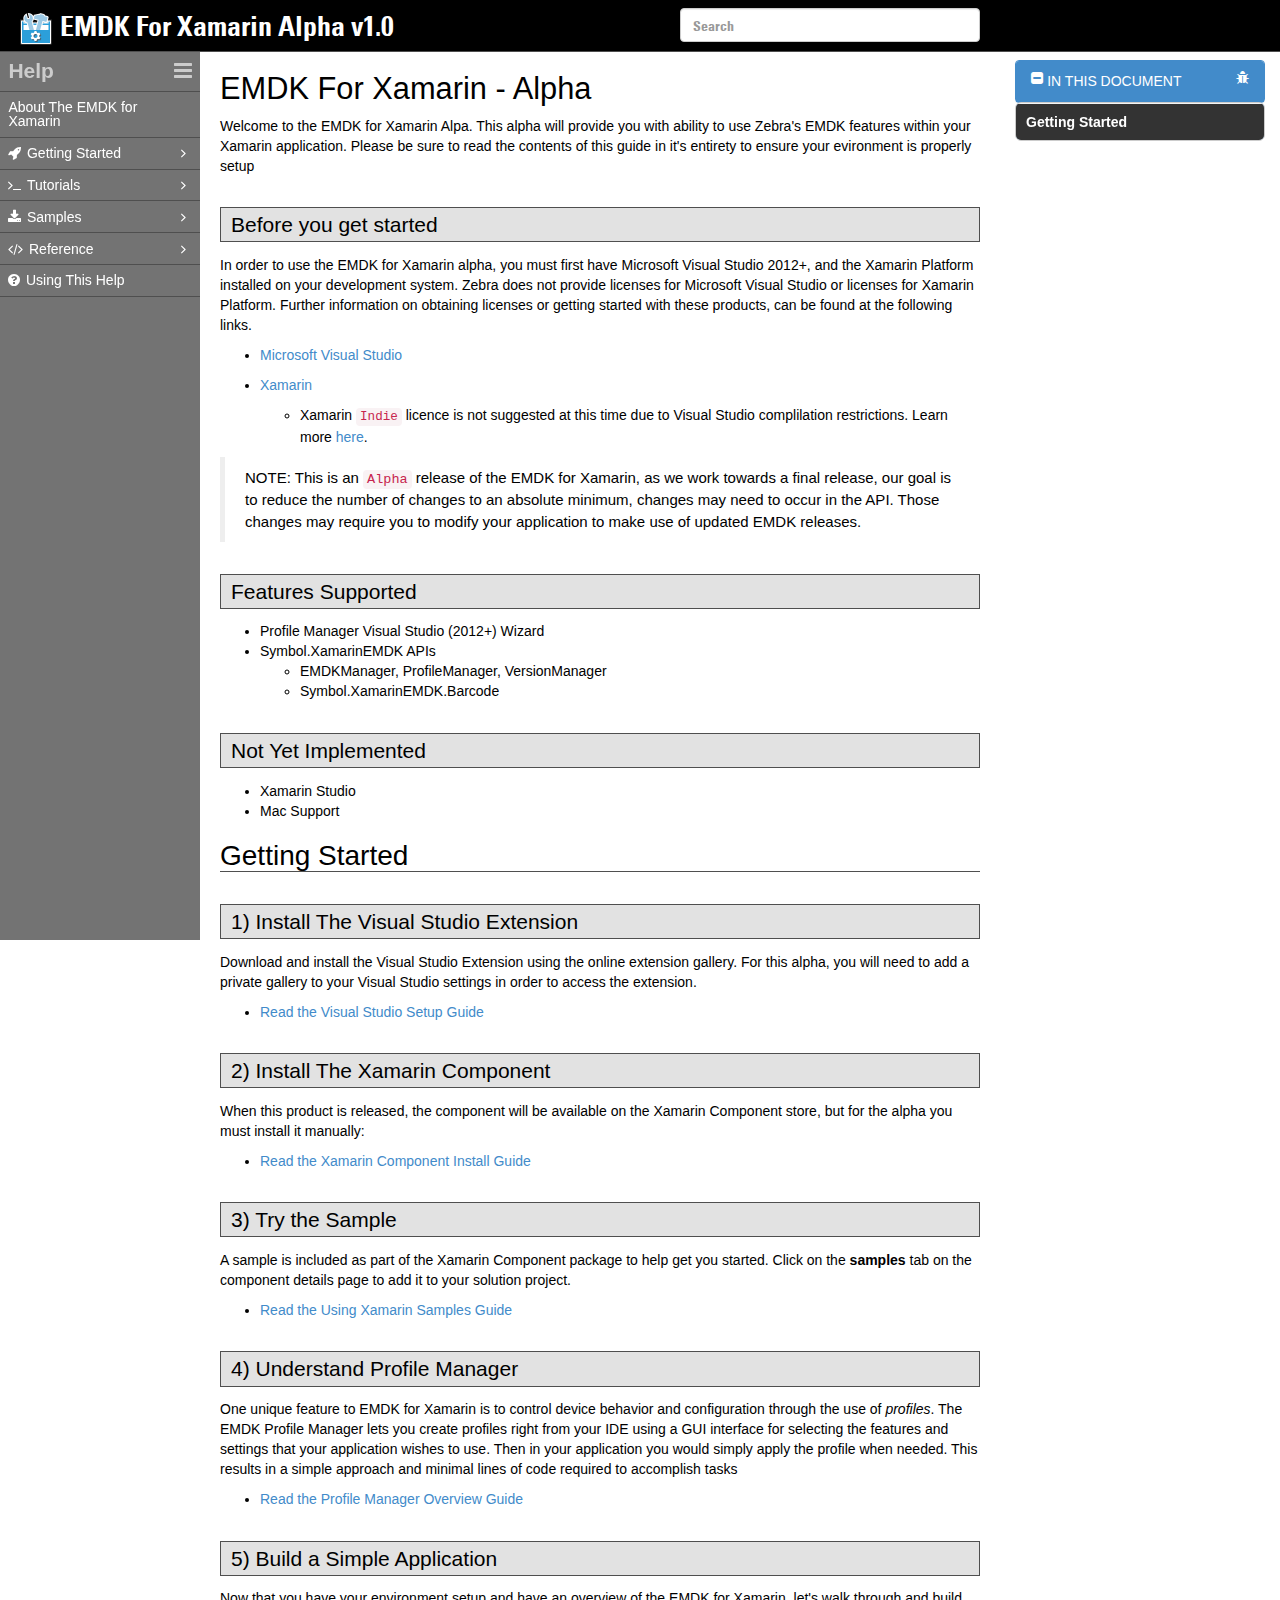
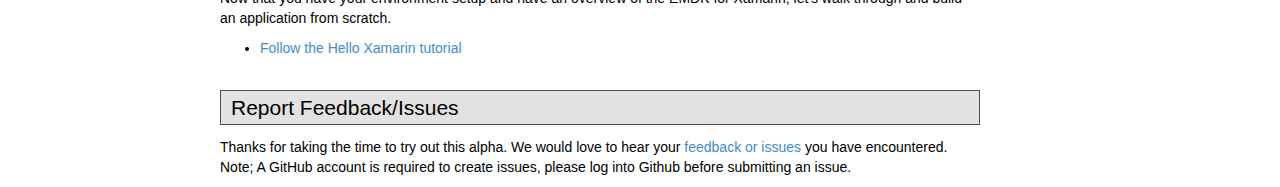
==== 1.0/index.html @ bc800768 "copied edge to 1.0," ====
<!DOCTYPE html>
<!--[if lt IE 7]>      <html class="no-js lt-ie9 lt-ie8 lt-ie7"> <![endif]-->
<!--[if IE 7]>         <html class="no-js lt-ie9 lt-ie8"> <![endif]-->
<!--[if IE 8]>         <html class="no-js lt-ie9"> <![endif]-->
<!--[if gt IE 8]><!--> <html class="no-js"> <!--<![endif]-->
    <head>
        <meta charset="utf-8">
        <meta http-equiv="X-UA-Compatible" content="IE=edge">
        <title>EMDK For Xamarin </title>
        <meta name="viewport" content="width=device-width, initial-scale=1">
        <meta name="description" content="">

        <link rel="stylesheet" href="bootstrap-3.1.1-dist/css/bootstrap.min.css" media="screen">
        <link rel="stylesheet" href="MultiLevelPushMenu_v2.1.4/jquery.multilevelpushmenu_grey.css">
		<link rel="stylesheet" href="font-awesome-4.1.0/css/font-awesome.min.css">
		<link rel="stylesheet" href="jquery.tocify.js-master/libs/jquery.ui.all.css" rel="stylesheet">
		<link rel="stylesheet" href="jquery.tocify.js-master/src/stylesheets/jquery.tocify.css" rel="stylesheet">
		<link type="text/css" rel="stylesheet" href="css/prettify.css"/>
		<link rel="stylesheet" href="css/docs.css">
		<link rel="icon" href="favicon.ico" />
		<link rel="icon" href="favicon.png" />
		<script type="text/javascript" src="js/jquery-1.11.1.min.js"></script>
		<script type="text/javascript" src="js/Markdown.Converter.js"></script>
		<script type="text/javascript" src="js/jquery.highlight.js"></script>
		<script type="text/javascript" src="js/fuse.js"></script>
		<script type="text/javascript" src="docs/docs.js"></script>
		<script type="text/javascript" src="docs/menu.js"></script>
		<script type="text/javascript" src="docs/versions.js"></script>
		<script type="text/javascript" src="bootstrap-3.1.1-dist/js/bootstrap.min.js"></script>
        <script type="text/javascript" src="MultiLevelPushMenu_v2.1.4/jquery.multilevelpushmenu.js"></script>
        <script type="text/javascript" src="js/modernizr.min.js"></script>
		<script type="text/javascript" src="jquery.tocify.js-master/libs/jquery-ui-1.9.1.custom.min.js"></script>
		<script type="text/javascript" src="jquery.tocify.js-master/src/javascripts/jquery.tocify.js"></script>
		<script type="text/javascript" src="js/prettify.js"></script>
		<script type="text/javascript" src="js/docs.js"></script>		
    </head>
    <body>
        <!--[if lt IE 7]>
            <p class="browsehappy">You are using an <strong>outdated</strong> browser. Please <a href="http://browsehappy.com/">upgrade your browser</a> to improve your experience.</p>
        <![endif]-->

		
		<div class="modal fade" id="basicModal" tabindex="-1" role="dialog" aria-labelledby="basicModal" aria-hidden="true" data-backdrop="true">
			<div class="modal-dialog">
				<div class="modal-content">
					<div class="modal-header">
						<button type="button" class="close" data-dismiss="modal" aria-hidden="true">X</button>
					</div>
					<div class="modal-body">
						<div id="modalImg">
						
						</div>
					</div>
			</div>
		  </div>
		</div>
		
		<div id="docsHeader">

			<div id="headerText"><img src="images/logo.png"/><a href="../index.html" >EMDK For Xamarin Alpha v1.0</a></div><div id="versions" data-placement="bottom" data-html="true" data-original-title="Versions" ><i class="fa fa-code-fork"></i></div>

			<input type="text" id="searchBox" class="form-control fixed-width-270" placeholder="Search" data-placement="bottom" data-html="true" data-original-title=" Search Results &nbsp;<i class='pull-right cursorPointer fa fa-minus-square'></i>" data-trigger="manual">
		</div>
		
		<div id="pushobj">	
			<div id="markdownDoc">
			</div>
		</div>
		
        <div id="menu">         
        </div>
		
		
		<script>
		  !function ($) {
			$(function(){
			  window.prettyPrint && prettyPrint()
			})
		  }(window.jQuery)
		</script>        
    </body>
</html>
---- 1.0/css/prettify.css ----
/* Tomorrow Night Blue Theme */
/* Original theme - https://github.com/chriskempson/tomorrow-theme */
.prettyprint {
  background: #002451;
  font-family: Menlo, 'Bitstream Vera Sans Mono', 'DejaVu Sans Mono', Monaco, Consolas, monospace;
  font-size: 12px;
  line-height: 1.5;
  border: 1px solid #ccc;
  padding: 10px;
}

.pln {
  color: white;
}

@media screen {
  .str {
    color: #d1f1a9;
  }

  .kwd {
    color: #ebbbff;
  }

  .com {
    color: #7285b7;
  }

  .typ {
    color: #bbdaff;
  }

  .lit {
    color: #ffc58f;
  }

  .pun {
    color: white;
  }

  .opn {
    color: white;
  }

  .clo {
    color: white;
  }

  .tag {
    color: #ff9da4;
  }

  .atn {
    color: #ffc58f;
  }

  .atv {
    color: #99ffff;
  }

  .dec {
    color: #ffc58f;
  }

  .var {
    color: #ff9da4;
  }

  .fun {
    color: #bbdaff;
  }
}
@media print, projection {
  .str {
    color: #006600;
  }

  .kwd {
    color: #006;
    font-weight: bold;
  }

  .com {
    color: #600;
    font-style: italic;
  }

  .typ {
    color: #404;
    font-weight: bold;
  }

  .lit {
    color: #004444;
  }

  .pun, .opn, .clo {
    color: #444400;
  }

  .tag {
    color: #006;
    font-weight: bold;
  }

  .atn {
    color: #440044;
  }

  .atv {
    color: #006600;
  }
}
/* Specify class=linenums on a pre to get line numbering */
ol.linenums {
  margin-top: 0;
  margin-bottom: 0;
}

/* IE indents via margin-left */
li.L0,
li.L1,
li.L2,
li.L3,
li.L4,
li.L5,
li.L6,
li.L7,
li.L8,
li.L9 {
  /* */
}

/* Alternate shading for lines */
li.L1,
li.L3,
li.L5,
li.L7,
li.L9 {
  /* */
}
---- 1.0/css/docs.css ----
@font-face{font-family:"UniversLTStd47LightCondensed";
src:url("fonts/47/296c59c2-74b0-41c1-bcfd-23d22a713f86.eot?#iefix");
src:url("fonts/47/296c59c2-74b0-41c1-bcfd-23d22a713f86.eot?#iefix") 
format("eot"),url("fonts/47/609beecf-8d23-4a8c-bbf5-d22ee8db2fc9.woff") 
format("woff"),url("fonts/47/a6595b8d-d4a3-4f01-bf21-0b53617d4b1c.ttf") 
format("truetype"),url("fonts/47/1cd9ef2f-b358-4d39-8628-6481d9e1c8ce.svg#1cd9ef2f-b358-4d39-8628-6481d9e1c8ce") 
format("svg")}@font-face{font-family:"UniversLTStd57Condensed";
src:url("fonts/57/aefefc4e-9cb8-4e8e-8599-dda705456734.eot?#iefix");
src:url("fonts/57/aefefc4e-9cb8-4e8e-8599-dda705456734.eot?#iefix") 
format("eot"),url("fonts/57/1eaf27c0-f4de-4273-9f4c-1b3236ad2f3c.woff")
format("woff"),url("fonts/57/9b913baf-b1f0-47d2-8c76-42f59650058f.ttf") 
format("truetype"),url("fonts/57/0abcce12-2274-4ee7-b6d5-0066b5f5f670.svg#0abcce12-2274-4ee7-b6d5-0066b5f5f670")
format("svg")}@font-face{font-family:"UniversLTStd67BoldCondensed";
src:url("fonts/67/076b8d7a-91b5-4c89-86a1-546b980072c7.eot?#iefix");
src:url("fonts/67/076b8d7a-91b5-4c89-86a1-546b980072c7.eot?#iefix") format("eot"),
url("fonts/67/21decb60-b395-4de2-bd04-e38eb2a56d2f.woff") format("woff"),
url("fonts/67/091058d4-36b2-43f6-80d3-16c88e098061.ttf") format("truetype"),
url("fonts/67/827d22bc-e38b-4ccf-8a21-1f9aaa76e402.svg#827d22bc-e38b-4ccf-8a21-1f9aaa76e402") 
format("svg")}

body {
	margin: 0;
	padding: 0;
	background: #fff;
}


#pushobj {
	position: absolute;
	top: 7px;
	left: 200px;
	color: #000;
	font-family: 'Open Sans Condensed', sans-serif;
	margin-right:0px !important;
	top:0px;
	right:0px;
	bottom:0px;
	z-index:0;
}	

.videos img {
  /*width:100%;*/
  height:auto;
}
div.video {
  float: left;
  position: relative;
}
div.video span {
  width: 100%;
  height: 100%;
  position: absolute;
  background: url("../images/play_button.png") no-repeat;
  background-position: 50% 50%;
  background-size: 50%;
}
@media screen and (max-width: 480px) {
  a.video span {
    background-size: 50%;
  }
}

div {
  clear: both;
}

/*.video:after {
    position:absolute;
    top:0;
    left:0;
    content:'';
    width: 100%;
    height: 100%;
    background: transparent url("../images/play_button.png") no-repeat center;
    background-repeat: no-repeat;
    background-position: center center;
    background-color: transparent;
    z-index: 9999;
}
*/
ol.linenums{
	color:yellow;
}
#docsHeader{
	font-family: "UniversLTStd67BoldCondensed",arial,helvetica,"helvetica neue",verdana,sans-serif;
    position: fixed;
	background-color: #000000;
	color:#ffffff;
	padding-top:6px;
	padding-bottom:5px;
	padding-left:20px;
	border-bottom: solid 1px #4f4f4f;
	font-size: 2em;
	z-index:10;
	left:0px;
	right:0px;
	height:52px;
	min-width:920px;
}

#markdownDoc{
	font-family: "Helvetica Neue",Helvetica,Arial,"Lucida Grande",sans-serif;
	position: absolute;
	top:52px;
	left:0px;
	right:0px;
	margin-left:20px;
	margin-right:300px;
	z-index:5000;
}

#markdownDoc img{
	max-width:100%;
	max-height: 200px;
}

#markdownDoc #stickyribbon{
	background-color: white;
	
}

#markdownDoc H1{
	font-size: 2.2em;
	display:inline-block;
}

#markdownDoc H2{

	font-size: 2.0em;
	border-bottom: solid 1px #4f4f4f;
}

#markdownDoc H3{
	font-size: 1.5em;
	background-color: #E2E2E2;
	margin: 1.5em 0 .6em;
	padding: 5px 5px 5px 10px;
	border: solid 1px #4f4f4f;
}

#markdownDoc blockquote {
	font-size: 15px;
}

#markdownDoc img{
	cursor:pointer;
}

#searchBox{
	width:300px;
	float:right;
	margin-top:2px;
	margin-right:300px;
	z-index:6000;
}

#searchRes{
	max-height:300px;
	overflow:auto;
	font-size: 14px;
}

.highlight {
	background-color: #f5f500;
}

.highlightSelected{
	background-color: #00f500;
}

#toc {
    position: fixed;
    width: 250px;
	right:15px;
    top:60px;
}

#tocList {
    width: 250px;
	right:15px;
	
}

@media screen and (max-width: 800px) {
    #toc {
		width: 160px;
    }
	  
	#tocList {
		width: 160px;
	}
	
	#markdownDoc {
		margin-right:190px  !important;
	}
}

@media screen and (max-width: 600px) {
    #toc {
		 display: none;
    }
	
	#markdownDoc {
		margin-right:50px  !important;
	}
}

#menu	{
	position: fixed;
	top:40px;
	bottom:0px;
}

/*
.levelHolderClass
{
	overflow:auto !important;	
	height:100%;	
}
*/

.levelHolderClass ul
{
	overflow:auto;
}


.mlpm_w h2{
	color:#ccc;
}

.mlpm_w a{
	font-size: 1.0em;
}
.popover-title	{
	background-color: #428BCA;
	font-size: 14px;
}

#toc  .active
{
	background-color: #ccc !important;
}

#toc  .active a
{
	color:#ffffff;
}

#toc .nav-list > li > a {
	padding: 3px;
	padding-left:10px;
	color:#fff;
	white-space: nowrap;
  overflow: hidden;
  text-overflow: ellipsis;
}

#toc .tocify-subheader > li > a{
	color:#3EB6E6;
}

#toc .nav-list > li > a:hover {
	color:#3EB6E6;
}

#toc  .nav-list > .active > a, .nav-list > .active > a:hover
{
	color:#ffffff;
	background-color: #333;
}

.popover-content { 
	padding: 0px;
	max-height:300px;
}

.tocify{
	max-height: calc(100% - 200px);
}

#tocNav
{	
	position:fixed;
	bottom:10px;
	height:80px;
	display:none;
}

#tocNav 	.btn 
{
	margin-right: 10px;
}

.tocify-header
{
	text-indent: 0px;
	margin-top: 1px !important;
	background-color: #428bca !important;

}

.tocify-item
{
	font-weight: bold;
}
.tocify-subheader > .tocify-item
{
	font-weight: normal;
	background-color: #fff;
}
#headerText
{
	float: left;
}

#headerText a
{
	color: #ffffff;
	outline: 0;
	text-decoration: none;
}


#headerText a:hover
{
	color: #3EB6E6;	
}

#headerText img{
    padding-right: 8px;
    max-height: 32px;
}

#versions
{
	margin-left: 15px;
	float: left;
	cursor: pointer;
	display: none;
}

#versions :hover
{
	color: #3EB6E6;	
}

.panel-heading .fa
{
	cursor: pointer;
}

.popover-title .fa
{
	cursor: pointer;
}

.versionLink
{
	color: #428BCA;
	font-size: 16px;
	padding:5px;
	padding-left:10px;
}

.versionLink:hover
{
	color: #2A6496;
	background-color: #EEEEEE;
	cursor: pointer;
}

.prettyprint 
{
	margin-left: 15px;
	margin-right: 15px;
	padding-top:0px;
	margin-top:0px;
	border-color: #666666;
}

.modal{
	z-index:9000;
	overflow-y: hidden;
}

.modal-header{
	padding-bottom:25px;
}

#modalImg{
	overflow:auto;
	width:100%;
	height:100%;
	border: solid 1px #E5E5E5;
}

.modal-content iframe{
        margin: 0 auto;
        display: block;
    }
#markdownDoc iframe{
	width:100%;
	height:1000px;
	border: 0px;
}

.selectedMenuItem{
	background-color: #444444;
}
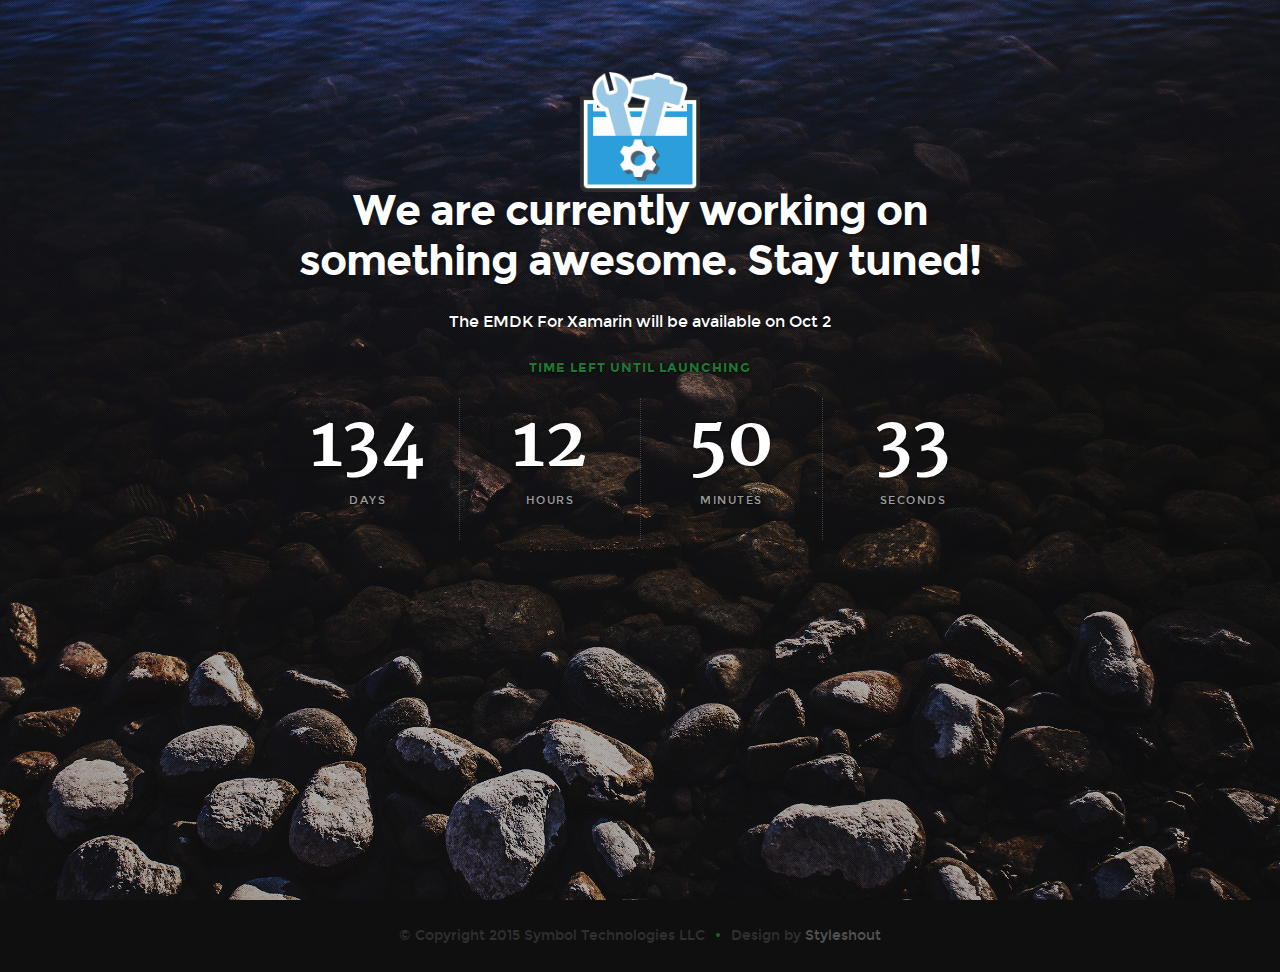
==== commit 260c2647: "added coming soon" ====
--- a/1.0/index.html
+++ b/1.0/index.html
@@ -1,82 +1,122 @@
-<!DOCTYPE html>
-<!--[if lt IE 7]>      <html class="no-js lt-ie9 lt-ie8 lt-ie7"> <![endif]-->
-<!--[if IE 7]>         <html class="no-js lt-ie9 lt-ie8"> <![endif]-->
-<!--[if IE 8]>         <html class="no-js lt-ie9"> <![endif]-->
-<!--[if gt IE 8]><!--> <html class="no-js"> <!--<![endif]-->
-    <head>
-        <meta charset="utf-8">
-        <meta http-equiv="X-UA-Compatible" content="IE=edge">
-        <title>EMDK For Xamarin </title>
-        <meta name="viewport" content="width=device-width, initial-scale=1">
-        <meta name="description" content="">
-
-        <link rel="stylesheet" href="bootstrap-3.1.1-dist/css/bootstrap.min.css" media="screen">
-        <link rel="stylesheet" href="MultiLevelPushMenu_v2.1.4/jquery.multilevelpushmenu_grey.css">
-		<link rel="stylesheet" href="font-awesome-4.1.0/css/font-awesome.min.css">
-		<link rel="stylesheet" href="jquery.tocify.js-master/libs/jquery.ui.all.css" rel="stylesheet">
-		<link rel="stylesheet" href="jquery.tocify.js-master/src/stylesheets/jquery.tocify.css" rel="stylesheet">
-		<link type="text/css" rel="stylesheet" href="css/prettify.css"/>
-		<link rel="stylesheet" href="css/docs.css">
-		<link rel="icon" href="favicon.ico" />
-		<link rel="icon" href="favicon.png" />
-		<script type="text/javascript" src="js/jquery-1.11.1.min.js"></script>
-		<script type="text/javascript" src="js/Markdown.Converter.js"></script>
-		<script type="text/javascript" src="js/jquery.highlight.js"></script>
-		<script type="text/javascript" src="js/fuse.js"></script>
-		<script type="text/javascript" src="docs/docs.js"></script>
-		<script type="text/javascript" src="docs/menu.js"></script>
-		<script type="text/javascript" src="docs/versions.js"></script>
-		<script type="text/javascript" src="bootstrap-3.1.1-dist/js/bootstrap.min.js"></script>
-        <script type="text/javascript" src="MultiLevelPushMenu_v2.1.4/jquery.multilevelpushmenu.js"></script>
-        <script type="text/javascript" src="js/modernizr.min.js"></script>
-		<script type="text/javascript" src="jquery.tocify.js-master/libs/jquery-ui-1.9.1.custom.min.js"></script>
-		<script type="text/javascript" src="jquery.tocify.js-master/src/javascripts/jquery.tocify.js"></script>
-		<script type="text/javascript" src="js/prettify.js"></script>
-		<script type="text/javascript" src="js/docs.js"></script>		
-    </head>
-    <body>
-        <!--[if lt IE 7]>
-            <p class="browsehappy">You are using an <strong>outdated</strong> browser. Please <a href="http://browsehappy.com/">upgrade your browser</a> to improve your experience.</p>
-        <![endif]-->
-
-		
-		<div class="modal fade" id="basicModal" tabindex="-1" role="dialog" aria-labelledby="basicModal" aria-hidden="true" data-backdrop="true">
-			<div class="modal-dialog">
-				<div class="modal-content">
-					<div class="modal-header">
-						<button type="button" class="close" data-dismiss="modal" aria-hidden="true">X</button>
-					</div>
-					<div class="modal-body">
-						<div id="modalImg">
-						
-						</div>
-					</div>
-			</div>
-		  </div>
-		</div>
-		
-		<div id="docsHeader">
-
-			<div id="headerText"><img src="images/logo.png"/><a href="../index.html" >EMDK For Xamarin Alpha v1.0</a></div><div id="versions" data-placement="bottom" data-html="true" data-original-title="Versions" ><i class="fa fa-code-fork"></i></div>
-
-			<input type="text" id="searchBox" class="form-control fixed-width-270" placeholder="Search" data-placement="bottom" data-html="true" data-original-title=" Search Results &nbsp;<i class='pull-right cursorPointer fa fa-minus-square'></i>" data-trigger="manual">
-		</div>
-		
-		<div id="pushobj">	
-			<div id="markdownDoc">
-			</div>
-		</div>
-		
-        <div id="menu">         
-        </div>
-		
-		
-		<script>
-		  !function ($) {
-			$(function(){
-			  window.prettyPrint && prettyPrint()
-			})
-		  }(window.jQuery)
-		</script>        
-    </body>
+<!DOCTYPE html>
+<!--[if lt IE 8 ]><html class="no-js ie ie7" lang="en"> <![endif]-->
+<!--[if IE 8 ]><html class="no-js ie ie8" lang="en"> <![endif]-->
+<!--[if (gte IE 8)|!(IE)]><!--><html class="no-js" lang="en"> <!--<![endif]-->
+<head>
+
+   <!--- Basic Page Needs
+   ================================================== -->
+   <meta charset="utf-8">
+	<title>EMDk For Xamarin - Coming Oct 2nd</title>
+	<meta name="description" content="">
+	<meta name="author" content="">
+
+   <!-- Mobile Specific Metas
+   ================================================== -->
+	<meta name="viewport" content="width=device-width, initial-scale=1, maximum-scale=1">
+
+	<!-- CSS
+    ================================================== -->
+   <link rel="stylesheet" href="css/default.css">
+	<link rel="stylesheet" href="css/layout.css">
+   <link rel="stylesheet" href="css/media-queries.css">    
+
+   <!-- Script
+   ================================================== -->
+	<script src="js/modernizr.js"></script>
+
+   <!-- Favicons
+	================================================== -->
+	<link rel="shortcut icon" href="favicon.png" >
+
+</head>
+
+<body>
+
+	<div id="preloader">      
+      <div id="status">
+         <img src="images/preloader.gif" height="64" width="64" alt="">
+      </div>
+   </div>
+
+   <!-- Intro Section
+   ================================================== -->
+   <section id="intro">
+
+   	<header class="row">	 
+
+			<div id="logo" >
+				<a href="#" >
+                 <img src="images/logo.png" alt="Zoon">                  
+              </a>					
+			</div>
+
+		           
+
+   	</header> <!-- Header End -->   	
+
+   	<div  id="main" class="row">
+
+	   	<div class="twelve columns">
+	   			
+	   		<h1>We are currently working on something awesome. Stay tuned!</h1>
+
+	   		<p>The EMDK For Xamarin will be available on Oct 2</p>
+
+	   		<h5>Time Left Until Launching</h5>
+
+	   		<div id="counter" class="cf">
+	   			<span>134 <em>days</em></span> 
+ 					<span>12 <em>hours</em></span>
+					<span>50 <em>minutes</em></span>
+ 					<span>33 <em>seconds</em></span> 
+   			</div>					
+
+   			<!-- Begin MailChimp Signup Form -->
+	         
+
+
+         </div> 
+
+      </div> <!-- main end -->    	
+
+   </section> <!-- end intro section -->
+
+
+
+   <!-- footer
+   ================================================== -->
+   <footer>
+
+      <div class="row">
+
+         <div class="twelve columns">            
+
+            <ul class="copyright">
+               <li>&copy; Copyright 2015 Symbol Technologies LLC</li>
+               <li>Design by <a title="Styleshout" href="http://www.styleshout.com/">Styleshout</a></li>          
+            </ul>
+
+         </div>          
+
+      </div>
+
+      <div id="go-top"><a class="smoothscroll" title="Back to Top" href="#intro"><i class="icon-up-open"></i></a></div>
+
+   </footer> <!-- Footer End-->   
+
+   <!-- Java Script
+   ================================================== -->
+   <script src="http://ajax.googleapis.com/ajax/libs/jquery/1.10.2/jquery.min.js"></script>
+   <script>window.jQuery || document.write('<script src="js/jquery-1.10.2.min.js"><\/script>')</script>
+   <script type="text/javascript" src="js/jquery-migrate-1.2.1.min.js"></script>
+
+	<script src="http://maps.google.com/maps/api/js?sensor=true" type="text/javascript"></script>
+   <script src="js/jquery.countdown.js"></script>
+   <script src="js/jquery.placeholder.js"></script>
+   <script src="js/backstretch.js"></script>  
+   <script src="js/init.js"></script>
+
+</body>
+
 </html>--- a/1.0/css/default.css
+++ b/1.0/css/default.css
@@ -0,0 +1,847 @@
+/*
+=====================================================================
+*   Zoon v1.0 Default Stylesheet
+*   url: styleshout.com
+*   06-07-2014
+=====================================================================
+
+TOC:
+a. Webfonts and Icon fonts
+b. Preloader
+c. Reset
+d. Default Styles
+   1. Basic
+   2. Typography
+   3. Links
+   4. Media
+   5. Buttons
+   6. Forms
+d. Grid
+e. Others
+   1. Clearing
+   2. Misc
+
+=====================================================================  */
+
+
+/* ------------------------------------------------------------------ */
+/* a. Webfonts and Icon fonts
+ ------------------------------------------------------------------ */
+
+@import url("fonts.css");
+@import url("fontello/css/fontello.css");
+@import url("font-awesome/css/font-awesome.min.css");
+
+
+/* ------------------------------------------------------------------ */
+/* b. Preloader
+ ------------------------------------------------------------------ */
+
+#preloader  {
+   position: fixed;
+   top: 0;
+   left: 0;
+   right: 0;
+   bottom: 0;
+   background: #fff;
+   z-index: 99999;
+   height: 100%;
+}
+#status  {    
+   position: absolute;
+   left: 50%;
+   top: 50%;
+   width: 64px;
+   height: 64px;
+   margin: -32px 0 0 -32px;  
+   padding: 0;    
+}
+
+/* ------------------------------------------------------------------
+/* c. Reset
+      Adapted from:
+      Normalize.css - https://github.com/necolas/normalize.css/
+      HTML5 Doctor Reset - html5doctor.com/html-5-reset-stylesheet/
+/* ------------------------------------------------------------------ */
+
+html, body, div, span, object, iframe,
+h1, h2, h3, h4, h5, h6, p, blockquote, pre,
+abbr, address, cite, code,
+del, dfn, em, img, ins, kbd, q, samp,
+small, strong, sub, sup, var,
+b, i,
+dl, dt, dd, ol, ul, li,
+fieldset, form, label, legend,
+table, caption, tbody, tfoot, thead, tr, th, td,
+article, aside, canvas, details, figcaption, figure,
+footer, header, hgroup, menu, nav, section, summary,
+time, mark, audio, video {
+   margin: 0;
+   padding: 0;
+   border: 0;
+   outline: 0;
+   font-size: 100%;
+   vertical-align: baseline;
+   background: transparent;
+}
+
+article,aside,details,figcaption,figure,
+footer,header,hgroup,menu,nav,section {
+   display: block;
+}
+
+audio,
+canvas,
+video {
+   display: inline-block;
+}
+
+audio:not([controls]) {
+   display: none;
+   height: 0;
+}
+
+[hidden] { display: none; }
+
+code, kbd, pre, samp {
+   font-family: monospace, serif;
+   font-size: 1em;
+}
+
+pre {
+   white-space: pre;
+   white-space: pre-wrap;
+   word-wrap: break-word;
+}
+
+blockquote, q { quotes: &#8220 &#8220; }
+
+blockquote:before, blockquote:after,
+q:before, q:after {
+   content: '';
+   content: none;
+}
+
+ins {
+   background-color: #ff9;
+   color: #000;
+   text-decoration: none;
+}
+
+mark {
+   background-color: #B5F9D0;
+   color: #555;
+}
+
+del { text-decoration: line-through; }
+
+abbr[title], dfn[title] {
+   border-bottom: 1px dotted;
+   cursor: help;
+}
+
+table {
+   border-collapse: collapse;
+   border-spacing: 0;
+}
+
+
+/* ------------------------------------------------------------------ */
+/* d. Default and Basic Styles
+      Adapted from:
+      Skeleton CSS Framework - http://www.getskeleton.com/
+      Typeplate Typographic Starter Kit - http://typeplate.com/
+/* ------------------------------------------------------------------ */
+
+/* 1. Basic  ------------------------------------------------------- */
+
+*,
+*:before,
+*:after {
+   -moz-box-sizing: border-box;
+   -webkit-box-sizing: border-box;
+   box-sizing: border-box;
+}
+
+html { font-size: 62.5%; }
+
+body {
+   background: #fff;
+   font-family: 'merriweather-regular', sans-serif;
+   font-weight: normal;
+   font-size: 15px;
+   line-height: 30px;
+	color: #838C95;
+
+   -webkit-font-smoothing: antialiased; /* Fix for webkit rendering */
+	-webkit-text-size-adjust: 100%;
+}
+
+/* 2. Typography
+      Vertical rhythm with leading derived from 6
+--------------------------------------------------------------------- */
+
+h1, h2, h3, h4, h5, h6 {
+   color: #313131;
+	font-family: 'montserrat-bold', sans-serif;
+   font-weight: normal;
+}
+h1 a, h2 a, h3 a, h4 a, h5 a, h6 a { font-weight: inherit; }
+h1 { font-size: 38px; line-height: 42px; margin-bottom: 12px; letter-spacing: -1px; }
+h2 { font-size: 28px; line-height: 36px; margin-bottom: 6px; }
+h3 { font-size: 22px; line-height: 30px; margin-bottom: 12px; }
+h4 { font-size: 20px; line-height: 30px; margin-bottom: 6px; }
+h5 { font-size: 18px; line-height: 30px; }
+h6 { font-size: 14px; line-height: 30px; }
+.subheader { }
+
+p { margin: 0 0 30px 0; }
+p img { margin: 0; }
+p.lead {
+   font: 18px/36px 'merriweather-light', sans-serif;
+   margin-bottom: 24px;
+}
+
+/* for 'em' and 'strong' tags, font-size and line-height should be same with
+the body tag due to rendering problems in some browsers */
+em { font: 15px/30px 'merriweather-italic', sans-serif; }
+strong, b { font: 15px/30px 'merriweather-bold', sans-serif; }
+small { font-size: 11px; line-height: inherit; }
+
+/*	Blockquotes */
+blockquote {
+   margin: 30px 0px;
+   padding-left: 40px;
+   position: relative;
+}
+blockquote:before {
+   content: "\201C";
+   opacity: 0.45;
+   font-size: 80px;
+   line-height: 0px;
+   margin: 0;
+   font-family: arial, sans-serif;
+
+   position: absolute;
+   top:  30px;
+	left: 0;
+}
+blockquote p {
+   font-family: georgia, serif;
+   font-style: italic;
+   padding: 0;
+   font-size: 18px;
+   line-height: 30px;
+}
+blockquote cite {
+   display: block;
+   font-size: 12px;
+   font-style: normal;
+   line-height: 18px;
+}
+blockquote cite:before { content: "\2014 \0020"; }
+blockquote cite a,
+blockquote cite a:visited { color: #8B9798; border: none }
+
+/* ---------------------------------------------------------------------
+/*  Pull Quotes Markup
+/*
+    <aside class="pull-quote">
+		<blockquote>
+			<p></p>
+		</blockquote>
+	 </aside>
+/*
+/* --------------------------------------------------------------------- */
+.pull-quote {
+   position: relative;
+	padding: 18px 30px 18px 0px;
+}
+.pull-quote:before,
+.pull-quote:after {
+	height: 1em;
+	opacity: 0.45;
+	position: absolute;
+	font-size: 80px;
+   font-family: Arial, Sans-Serif;
+}
+.pull-quote:before {
+	content: "\201C";
+	top:  33px;
+	left: 0;
+}
+.pull-quote:after {
+	content: '\201D';
+	bottom: -33px;
+	right: 0;
+}
+.pull-quote blockquote {
+   margin: 0;
+}
+.pull-quote blockquote:before {
+   content: none;
+}
+
+/* Abbreviations */
+abbr {
+   font-family: 'merriweather-bold', sans-serif;
+	font-variant: small-caps;
+	text-transform: lowercase;
+   letter-spacing: .5px;
+	color: gray;
+}
+abbr:hover { cursor: help; }
+
+/* drop cap */
+.drop-cap:first-letter {
+	float: left;
+	margin: 0;
+	padding: 14px 6px 0 0;
+	font-size: 84px;
+	font-family: /* Copperplate */ 'montserrat-bold', sans-serif;
+   line-height: 60px;
+	text-indent: 0;
+	background: transparent;
+	color: inherit;
+}
+
+hr { border: solid #E8E8E8; border-width: 1px 0 0; clear: both; margin: 11px 0 30px; height: 0; }
+
+
+/*  3. Links  ------------------------------------------------------- */
+
+a, a:visited {
+   text-decoration: none;
+   outline: 0;
+   color: #197C28;
+
+   -webkit-transition: color .3s ease-in-out;
+   -moz-transition: color .3s ease-in-out;
+   -o-transition: color .3s ease-in-out;
+   transition: color .3s ease-in-out;
+}
+a:hover, a:focus { color: #333; }
+p a, p a:visited { line-height: inherit; }
+
+
+/*  4. List  --------------------------------------------------------- */
+
+ul, ol { margin-bottom: 24px; margin-top: 12px; }
+ul { list-style: none outside; }
+ol { list-style: decimal; }
+ol, ul.square, ul.circle, ul.disc { margin-left: 30px; }
+ul.square { list-style: square outside; }
+ul.circle { list-style: circle outside; }
+ul.disc { list-style: disc outside; }
+ul ul, ul ol,
+ol ol, ol ul { margin: 6px 0 6px 30px; }
+ul ul li, ul ol li,
+ol ol li, ol ul li { margin-bottom: 6px; }
+li { line-height: 18px; margin-bottom: 12px; }
+ul.large li { }
+li p { }
+
+/* ---------------------------------------------------------------------
+/*  Stats Tab Markup
+
+    <ul class="stats-tabs">
+		<li><a href="#">[value]<b>[name]</b></a></li>
+	 </ul>
+
+    Extend this object into your markup.
+/*
+/* --------------------------------------------------------------------- */
+.stats-tabs {
+   padding: 0;
+   margin: 24px 0;
+}
+.stats-tabs li {
+	display: inline-block;
+	margin: 0 10px 18px 0;
+	padding: 0 10px 0 0;
+	border-right: 1px solid #ccc;
+}
+.stats-tabs li:last-child {
+	margin: 0;
+	padding: 0;
+	border: none;
+}
+.stats-tabs li a {
+	display: inline-block;
+	font-size: 22px;
+	font-family: 'montserrat-bold', sans-serif;
+   border: none;
+   color: #313131;
+}
+.stats-tabs li a:hover {
+   color: #197C28;
+}
+.stats-tabs li a b {
+	display: block;
+	margin: 6px 0 0 0;
+	font-size: 13px;
+	font-family: 'montserrat-regular', sans-serif;
+   color: #8B9798;
+}
+
+/* definition list */
+dl { margin: 12px 0; }
+dt { margin: 0; color: #197C28; }
+dd { margin: 0 0 0 20px; }
+
+/* Lining Definition Style Markup */
+.lining dt,
+.lining dd {
+	display: inline;
+	margin: 0;
+}
+.lining dt + dt:before,
+.lining dd + dt:before {
+	content: "\A";
+	white-space: pre;
+}
+.lining dd + dd:before {
+	content: ", ";
+}
+.lining dd:before {
+	content: ": ";
+	margin-left: -0.2em;
+}
+
+/* Dictionary Definition Style Markup */
+.dictionary-style dt {
+	display: inline;
+	counter-reset: definitions;
+}
+.dictionary-style dt + dt:before {
+	content: ", ";
+	margin-left: -0.2em;
+}
+.dictionary-style dd {
+	display: block;
+	counter-increment: definitions;
+}
+.dictionary-style dd:before {
+	content: counter(definitions, decimal) ". ";
+}
+
+/* Pagination */
+.pagination {
+   margin: 36px auto;
+   text-align: center;
+}
+.pagination ul li {
+   display: inline-block;
+   margin: 0;
+   padding: 0;
+}
+.pagination .page-numbers {
+   font: 15px/18px 'montserrat-regular', sans-serif;
+   display: inline-block;
+   padding: 6px 10px;
+   margin-right: 3px;
+   margin-bottom: 6px;
+	color: #6E757C;
+	background-color: #E6E8EB;
+
+	-webkit-transition: all 200ms ease-in-out;
+	-moz-transition: all 200ms ease-in-out;
+	-o-transition: all 200ms ease-in-out;
+	-ms-transition: all 200ms ease-in-out;
+	transition: all 200ms ease-in-out;
+
+   border-radius: 3px;
+}
+.pagination .page-numbers:hover {
+   background: #838A91;
+   color: #fff;
+}
+.pagination .current,
+.pagination .current:hover {
+   background-color: #197C28;
+   color: #fff;
+}
+.pagination .inactive,
+.pagination .inactive:hover {
+   background-color: #E6E8EB;
+	color: #A9ADB2;
+}
+.pagination .prev, .pagination .next {}
+
+/* 5. Media   --------------------------------------------------------- */
+
+img,
+video,
+iframe,
+embed,
+object {
+   max-width: 100%;
+   height: auto;
+}
+img.pull-right { margin: 12px 0px 0px 18px; }
+img.pull-left { margin: 12px 18px 0px 0px; }
+
+/* 6. Buttons  --------------------------------------------------------- */
+
+.button,
+.button:visited,
+button,
+input[type="submit"],
+input[type="reset"],
+input[type="button"] {
+   font: 14px/24px 'montserrat-bold', sans-serif;
+   background: #197C28;
+   color: #fff;
+   display: inline-block;   
+	text-decoration: none;
+   letter-spacing: 0;   
+	padding: 12px 20px;
+	margin-bottom: 18px;
+   border: none;
+   cursor: pointer;
+   height: auto;  
+
+   -webkit-transition: all .2s ease-in-out;
+	-moz-transition: all .2s ease-in-out;
+	-o-transition: all .2s ease-in-out;
+	-ms-transition: all .2s ease-in-out;
+	transition: all .2s ease-in-out;
+
+   border-radius: 3px;
+}
+
+.button:hover,
+button:hover,
+input[type="submit"]:hover,
+input[type="reset"]:hover,
+input[type="button"]:hover {
+   background: #146320;
+   color: #fff;
+}
+
+.button:active,
+button:active,
+input[type="submit"]:active,
+input[type="reset"]:active,
+input[type="button"]:active {
+   background: #197C28;
+   color: #fff;
+}
+
+.button.full-width,
+button.full-width,
+input[type="submit"].full-width,
+input[type="reset"].full-width,
+input[type="button"].full-width {
+	width: 100%;
+	padding-left: 0 !important;
+	padding-right: 0 !important;
+	text-align: center;
+}
+
+/* Fix for odd Mozilla border & padding issues */
+button::-moz-focus-inner,
+input::-moz-focus-inner {
+    border: 0;
+    padding: 0;
+}
+
+
+/* 7. Forms  --------------------------------------------------------- */
+
+form { margin-bottom: 24px; }
+fieldset { margin-bottom: 24px; }
+
+input[type="text"],
+input[type="password"],
+input[type="email"],
+textarea,
+select {
+   display: block;
+   padding: 18px 15px;
+   margin: 0 0 24px 0;
+   border: 0;
+   outline: none;
+   vertical-align: middle;
+   min-width: 225px;
+	max-width: 100%;
+   font-size: 15px;
+   line-height: 24px;
+	color: #647373;
+	background: #D3D9D9;
+   border-radius: 3px;
+
+}
+
+/* select { padding: 0;
+   width: 220px;
+   } */
+
+input[type="text"]:focus,
+input[type="password"]:focus,
+input[type="email"]:focus,
+textarea:focus {
+   color: #B3B7BC;
+	background-color: #383D41;
+}
+
+textarea { min-height: 220px; }
+
+label,
+legend {
+   font: 16px/24px 'montserrat-bold', sans-serif;
+	margin: 12px 0;
+   color: #3d4145;
+   display: block;
+}
+label span,
+legend span {
+	color: #8B9798;
+   font: 14px/24px 'merriweather-regular', sans-serif;
+}
+
+input[type="checkbox"],
+input[type="radio"] {
+   font-size: 15px;
+   color: #3d4145;
+}
+
+input[type="checkbox"] { display: inline; }
+
+/* Style Placeholder Text */
+
+::-webkit-input-placeholder {
+   color: #B3B7BC;
+}
+:-moz-placeholder { /* Firefox 18- */
+   color: #B3B7BC;  
+}
+::-moz-placeholder {  /* Firefox 19+ */
+   color: #B3B7BC;  
+}
+:-ms-input-placeholder { 
+   color: #B3B7BC;  
+}
+.placeholder {
+	color: #B3B7BC !important;
+}
+
+/* ------------------------------------------------------------------ */
+/* e. Grid
+--------------------------------------------------------------------- */
+
+/* default
+--------------------------------------------------------------- */
+.row {
+   width: 96%;
+   max-width: 1008px;
+   margin: 0 auto;
+}
+/* fixed width for IE8 */
+.ie .row { width: 1000px ; }
+
+.narrow .row { max-width: 980px; }
+
+.row .row { width: auto; max-width: none; margin: 0 -20px; }
+
+/* row clearing */
+.row:before,
+.row:after {
+    content: " ";
+    display: table;
+}
+.row:after {
+    clear: both;
+}
+
+.column, .columns {
+   position: relative;
+   padding: 0 20px;
+   min-height: 1px;
+   float: left;
+}
+.column.centered, .columns.centered  {
+    float: none;
+    margin: 0 auto;
+}
+
+/* removed gutters */
+.row.collapsed > .column,
+.row.collapsed > .columns,
+.column.collapsed, .columns.collapsed  { padding: 0; }
+
+[class*="column"] + [class*="column"]:last-child { float: right; }
+[class*="column"] + [class*="column"].end { float: right; }
+
+/* column widths */
+.row .one         { width: 8.33333%; }
+.row .two         { width: 16.66667%; }
+.row .three       { width: 25%; }
+.row .four        { width: 33.33333%; }
+.row .five        { width: 41.66667%; }
+.row .six         { width: 50%; }
+.row .seven       { width: 58.33333%; }
+.row .eight       { width: 66.66667%; }
+.row .nine        { width: 75%; }
+.row .ten         { width: 83.33333%; }
+.row .eleven      { width: 91.66667%; }
+.row .twelve      { width: 100%; }
+
+/* Offsets */
+.row .offset-1    { margin-left: 8.33333%; }
+.row .offset-2    { margin-left: 16.66667%; }
+.row .offset-3    { margin-left: 25%; }
+.row .offset-4    { margin-left: 33.33333%; }
+.row .offset-5    { margin-left: 41.66667%; }
+.row .offset-6    { margin-left: 50%; }
+.row .offset-7    { margin-left: 58.33333%; }
+.row .offset-8    { margin-left: 66.66667%; }
+.row .offset-9    { margin-left: 75%; }
+.row .offset-10   { margin-left: 83.33333%; }
+.row .offset-11   { margin-left: 91.66667%; }
+
+/* Push/Pull */
+.row .push-1      { left: 8.33333%; }
+.row .pull-1      { right: 8.33333%; }
+.row .push-2      { left: 16.66667%; 	}
+.row .pull-2      { right: 16.66667%; }
+.row .push-3      { left: 25%; }
+.row .pull-3      { right: 25%;	}
+.row .push-4      { left: 33.33333%; }
+.row .pull-4      { right: 33.33333%; }
+.row .push-5      { left: 41.66667%; }
+.row .pull-5      { right: 41.66667%; }
+.row .push-6      { left: 50%; }
+.row .pull-6      { right: 50%; }
+.row .push-7      { left: 58.33333%; }
+.row .pull-7      { right: 58.33333%; }
+.row .push-8      { left: 66.66667%; 	}
+.row .pull-8      { right: 66.66667%; }
+.row .push-9      { left: 75%; }
+.row .pull-9      { right: 75%; }
+.row .push-10     { left: 83.33333%; }
+.row .pull-10     { right: 83.33333%; }
+.row .push-11     { left: 91.66667%; }
+.row .pull-11     { right: 91.66667%; }
+
+/* block grids
+--------------------------------------------------------------------- */
+.bgrid-sixths [class*="column"]   { width: 16.66667%; }
+.bgrid-quarters [class*="column"] { width: 25%; }
+.bgrid-thirds [class*="column"]   { width: 33.33333%; }
+.bgrid-halves [class*="column"]   { width: 50%; }
+
+[class*="bgrid"] [class*="column"] + [class*="column"]:last-child { float: left; }
+
+/* Left clearing for block grid columns - columns that changes width in
+different screen sizes. Allows columns with different heights to align
+properly.
+--------------------------------------------------------------------- */
+.first { clear: left; }   /* first column in default screen */
+.s-first { clear: none; } /* first column in smaller screens */
+
+/* smaller screens
+--------------------------------------------------------------- */
+@media only screen and (max-width: 900px) {
+
+   /* block grids on small screens */
+   .s-bgrid-sixths [class*="column"]   { width: 16.66667%; }
+   .s-bgrid-quarters [class*="column"] { width: 25%; }
+   .s-bgrid-thirds [class*="column"]   { width: 33.33333%; }
+   .s-bgrid-halves [class*="column"]   { width: 50%; }
+
+   /* block grids left clearing */
+   .first { clear: none; }
+   .s-first { clear: left; }
+
+}
+
+/* screenwidth less than 768px - mobile/smaller tablets
+--------------------------------------------------------------- */
+@media only screen and (max-width: 767px) {
+
+   .row {
+	   width: 480px;
+	   margin: 0 auto;
+      padding: 0;
+	}
+   .column, .columns {
+	   width: auto !important;      
+	   float: none;
+	   margin-left: 0;
+	   margin-right: 0;
+      padding: 0 30px;
+   }
+   .row .row { width: auto; max-width: none; margin: 0 -30px; }
+
+   [class*="column"] + [class*="column"]:last-child { float: none; }
+   [class*="bgrid"] [class*="column"] + [class*="column"]:last-child { float: none; }
+
+   /* Offsets */
+   .row .offset-1    { margin-left: 0%; }
+   .row .offset-2    { margin-left: 0%; }
+   .row .offset-3    { margin-left: 0%; }
+   .row .offset-4    { margin-left: 0%; }
+   .row .offset-5    { margin-left: 0%; }
+   .row .offset-6    { margin-left: 0%; }
+   .row .offset-7    { margin-left: 0%; }
+   .row .offset-8    { margin-left: 0%; }
+   .row .offset-9    { margin-left: 0%; }
+   .row .offset-10   { margin-left: 0%; }
+   .row .offset-11   { margin-left: 0%; }
+}
+
+/* screenwidth less than or equal 480px - mobile wide
+--------------------------------------------------------------- */
+@media only screen and (max-width: 480px) {
+
+   .row { width: auto; }
+
+}
+
+/* larger screens
+--------------------------------------------------------------- */
+@media screen and (min-width: 1200px) {
+
+   .wide .row { max-width: 1180px; }
+
+}
+
+/* ------------------------------------------------------------------ */
+/* f. Others
+/* ------------------------------------------------------------------ */
+
+/*  1. Clearing
+    (http://nicolasgallagher.com/micro-clearfix-hack/
+--------------------------------------------------------------------- */
+
+.cf:before,
+.cf:after {
+    content: " ";
+    display: table;
+}
+.cf:after {
+    clear: both;
+}
+
+/*  2. Misc -------------------------------------------------------- */
+
+.remove-bottom { margin-bottom: 0 !important; }
+.half-bottom { margin-bottom: 12px !important; }
+.add-bottom { margin-bottom: 24px !important; }
+.no-border { border: none; }
+
+.text-center  { text-align: center !important; }
+.text-left    { text-align: left !important; }
+.text-right   { text-align: right !important; }
+.pull-left    { float: left !important; }
+.pull-right   { float: right !important; }
+.align-center {
+	margin-left: auto !important;
+	margin-right: auto !important;
+	text-align: center !important;
+}
+
+
+
+
--- a/1.0/css/layout.css
+++ b/1.0/css/layout.css
@@ -0,0 +1,486 @@
+/*
+=====================================================================
+*   Zoon v1.0 Layout Stylesheet
+*   url: styleshout.com
+*   06-07-2014
+=====================================================================
+
+   TOC:
+   a. General Styles
+   b. Intro Section
+   c. About Section
+   d. Location Section
+   e. Footer
+
+===================================================================== */
+
+/* ------------------------------------------------------------------ */
+/* a. General Styles
+/* ------------------------------------------------------------------ */
+
+body { background: #0f0f0f; }
+
+
+/* ------------------------------------------------------------------ */
+/* b. Intro Styles
+/* ------------------------------------------------------------------ */
+
+#intro {
+   position: relative;
+   padding-bottom: 102px;   
+   min-height: 900px;
+   width: 100%;
+   background: #161415 url(../images/header-background.jpg) no-repeat center center;
+   background-size: cover !important;
+	-webkit-background-size: cover !important;   
+}
+
+/* Header 
+/* ------------------------------------------------------------------ */
+header {   
+   height: 60px;
+   width: 100%; 
+   position: relative;       
+}
+header #logo {	
+	width: 120px;	
+	margin-left: -60px;
+	text-align: center;
+	
+	position: absolute;
+	top: 72px;
+	left: 50%;
+}
+
+/* primary navigation
+--------------------------------------------------------------------- */
+#nav-wrap, #nav-wrap ul, #nav-wrap li, #nav-wrap a {
+	margin: 0;
+	padding: 0;
+	border: none;
+	outline: none;
+}
+
+/* nav-wrap */
+#nav-wrap {
+   font: 11px 'montserrat-bold', sans-serif;
+   text-transform: uppercase;
+   letter-spacing: 2px;
+   float: left;
+   z-index: 9999;
+
+   position: absolute;
+   top: 12px;
+   right: 30px;    
+}
+
+/* hide toggle button */
+#nav-wrap > a { display: none; }
+#nav-wrap > a {	   
+   text-align: left;
+   border: none;            
+   height: 54px;
+   line-height: 54px; 
+   float: right;     
+                        
+   font: 0/0 a;
+   text-shadow: none;
+   color: transparent;
+
+   position: absolute;
+   top: 0px;
+   right: 36px;
+}
+#nav-wrap > a:before {   
+	font-family: 'FontAwesome';
+   content: "\f0c9";
+   color: #fff;
+   margin: 0;
+   font-size: 25px;
+   line-height: 54px;
+   text-align: left;      
+   display: block; 
+   float: right;     
+}
+
+/* hide menu panel */
+#nav-wrap ul#nav {
+   padding: 24px 36px 36px 36px;     
+   height: auto; 
+   width: auto;     
+   clear: both;    
+   display: none;
+   background: #111;
+   background: rgba(0, 0, 0, .8);
+   border-radius: 3px;
+            
+   position: relative;
+   top: 54px;
+   right: 30px;           
+}
+   
+/* display toggle buttons */
+.no-js #nav-wrap:not( :target ) > a:first-of-type,
+.no-js #nav-wrap:target > a:last-of-type  {
+   display: block;
+} 
+.js #nav-wrap a { display: block; }  
+
+/* display menu panels - no JS*/
+.no-js #nav-wrap:target > ul#nav  {
+   display: block;           
+}
+
+ul#nav li {
+   display: block;
+   height: auto;      
+   text-align: left;
+   border-bottom: 1px solid #202226;
+   border-bottom-style: dotted; 
+}
+
+ul#nav li a {  
+   display: block;   
+   width: auto;  
+   margin: 0;
+   padding: 0;      
+   margin: 12px 0; 
+   line-height: 16px; /* reset line-height from 54px */
+   border: none;
+   color: #fff;
+
+   -webkit-transition: color .2s ease-in-out;
+   -moz-transition: color .2s ease-in-out;
+   -o-transition: color .2s ease-in-out;
+   -ms-transition: color .2s ease-in-out;
+   transition: color .2s ease-in-out;
+}  
+
+ul#nav li a:hover { color: #1E732D; }
+ul#nav li a:active { background-color: transparent !important; }
+ul#nav li.current a { color: #1E732D; }
+
+
+/* Main 
+------------------------------------------------------------------ */
+#main {
+	margin: 126px auto 0;
+	text-align: center;	
+}
+#main h1 {
+	font: 42px/1.2em 'montserrat-bold', sans-serif;	
+	color: #fff;
+	margin-bottom: 18px;	
+	padding: 0 10%;
+	text-shadow: 0px 1px 3px rgba(0, 0, 0, .5);	
+}
+#main p {	
+	font: 16px/33px 'montserrat-regular', sans-serif;
+	color: #fff;
+	margin-bottom: 18px;
+	padding: 0 18%;
+	text-shadow: 0px 1px 2px rgba(0, 0, 0, .7);
+}
+#main h5 {
+	font: 13px/24px 'montserrat-bold', sans-serif;
+	color: #1F782F;
+	text-transform: uppercase;
+	letter-spacing: 1px;
+	text-shadow: 0px 1px 2px rgba(0, 0, 0, .7);	
+}
+
+/* counter */
+#main #counter {
+	width: 75%;
+	color: #fff;
+	text-align: center;
+	margin: 18px auto 0;
+}
+#main #counter span {
+	font: 70px/1em 'merriweather-bold', serif;
+	display: block;
+	padding: 12px 0 30px;
+	min-width: 25%;
+	float: left;	
+	text-shadow: 0px 1px 3px rgba(0, 0, 0, .5);	
+	border-left: 1px dotted rgba(255, 255, 255, .2);	
+}
+#main #counter span:first-child { border-left: none; }
+#main #counter span em {
+	font: 11px/18px 'montserrat-regular', sans-serif;
+	text-transform: uppercase;
+	letter-spacing: 1.5px;
+	margin-top: 12px;	
+	display: block;
+	color: #BCBCBC;
+	color: rgba(255, 255, 255,.6);
+	text-shadow: 0px 1px 2px rgba(0, 0, 0, .7);	
+}
+
+/* mailchimp form */
+#main #mc_embed_signup {
+	clear: both;
+	margin: 48px auto 18px;
+	width: 50%;	
+}
+#main #mc_embed_signup:before,
+#main #mc_embed_signup:after {
+    content: " ";
+    display: table;
+}
+#main #mc_embed_signup:after {
+    clear: both;
+}
+
+#main #mc_embed_signup input {
+	display: inline-block;
+	float: left;
+}
+#main #mc_embed_signup input[type="email"] {	
+	font-size: 15px;
+	height: 54px;
+	line-height: 30px;
+	padding: 12px 15px;
+	border-radius: 3px 0 0 3px;	
+	background: #727272;
+	background: rgba(255, 255, 255, .2);	
+	width: 70%;
+}
+#main #mc_embed_signup input[type="submit"] {
+	font-size: 15px;
+	line-height: 30px;
+	height: 54px;
+	padding: 12px 30px;
+	margin: 0 0 18px 0;
+	border-radius: 0 3px 3px 0;	
+	background: #197C28;
+	background: rgba(25, 124, 40, 1);	
+	width: 30%;	
+}
+#main #mc_embed_signup input[type="submit"]:hover {
+	background: #146320;
+}
+
+/* social links */
+#main .social {
+	clear: both;
+	font-size: 22px;
+   margin: 12px 0 24px;
+   padding: 0;   
+   text-shadow: 0px 1px 2px rgba(0, 0, 0, .8);
+}
+#main .social li {
+   display: inline-block;
+   margin: 0 12px;
+   padding: 0;
+}
+#main .social li a { color: #fff; }
+#main .social li a:hover { color: #197C28; }
+
+
+/* ------------------------------------------------------------------ */
+/* c. About Section
+/* ------------------------------------------------------------------ */
+
+#about {
+	background: #1E732D;
+	color: #fff; 
+   padding-top: 96px;
+   padding-bottom: 72px;     
+   overflow: hidden; 
+}
+#about a, #about a:visited  { color: #0C3012; }
+#about a:hover, #about a:focus { color: #fff; }
+
+.section-header,
+.section-content {
+	max-width: 880px;
+}
+#about .section-header {
+	text-align: center;	
+	margin-bottom: 12px;
+}
+#about .section-header .icon-wrap { 	
+	font-size: 60px;
+	margin-bottom: 18px;
+	color: #0F3C17; 
+}
+#about .section-header h1 {
+   font: 30px/36px 'montserrat-bold', sans-serif;
+   color: #fff;
+   margin-bottom: 12px;
+   padding: 0 15%;
+}
+#about .section-header p { 
+	color: #fff; 
+	padding: 0 3%;
+}
+#about h3 {
+   font: 15px/24px 'montserrat-bold', sans-serif;
+   color: #0C3012;
+   text-transform: uppercase;
+   letter-spacing: 3px;   
+   margin-bottom: 12px;
+}
+
+/* Call To Action 
+------------------------------------------------------------------ */
+#call-to-action {
+	padding-top: 30px;  
+   text-align: center; 
+}
+#call-to-action .section-ads {
+	max-width: 880px;
+	padding-top: 36px;
+	border-top: 1px dotted #4b8f57;
+	border-top: 1px dotted rgba(255, 255, 255, .2);	
+}
+#call-to-action h2 {
+   font: 30px/36px 'montserrat-bold', sans-serif;
+   color: #EBEEEE;
+   letter-spacing: -0.5px;   
+   margin-bottom: 18px;
+   padding: 0 15%;
+}
+#call-to-action h2 a { color: #fff !important; }
+#call-to-action p { 
+	color: #fff; 
+	padding: 0 8%;
+}
+#call-to-action span { 
+	font-family: 'merriweather-regular', serif;
+	color: #0C3012; 
+}
+#call-to-action .action a.button { 
+	width: 350px;	
+	margin: 0 auto;
+}
+#call-to-action .button {
+	background: #165622;
+	color: #fff !important;
+}
+#call-to-action .button:hover,
+#call-to-action .button:active {
+   background: #FFFFFF;
+   color: #0D0D0D !important;
+}
+
+
+/* ------------------------------------------------------------------ */
+/* d. Location Section
+/* ------------------------------------------------------------------ */
+
+#location .contacts {
+	background: #1F1F1F;   
+	padding-top: 48px;
+   padding-bottom: 18px;   
+}
+#location .contact-details {
+	max-width: 900px;	
+	text-align: center;
+}
+#location .contacts .row .columns {	width: 33.33333%; }
+#location .contacts .row .end { float: left; }
+#location .contacts h3 {
+   font: 14px/24px 'montserrat-bold', sans-serif;
+   color: #fff;
+   text-transform: uppercase;
+   letter-spacing: 1.5px;   
+   margin-bottom: 6px;
+}
+#location .contacts p {	
+   line-height: 30px;
+   font-family: 'montserrat-regular', sans-serif;
+   font-size: 14px;
+   color: #6C6C6C;
+}
+#location .contacts h3 i {	margin-right: 8px; }
+
+/* map */
+#map {
+   display: block;
+	height: 486px;
+   width: 100%;
+   background-color: #F6F4EF;
+}
+#map img { max-width:inherit !important; }
+#map .map-error {
+  text-align: center;
+  padding-top: 48px;
+  color: #C0B491;
+  font-size: 14px;
+}
+#map .fa {
+	font-size: 60px;
+	color: #1F1F1F;
+}
+
+
+/* ------------------------------------------------------------------ */
+/* e. Footer
+/* ------------------------------------------------------------------ */
+
+footer {
+	font: 14px/24px 'montserrat-regular', sans-serif;
+	background: #0f0f0f;
+   padding-top: 24px;
+   padding-bottom: 24px;
+   color: #303030;      
+}
+footer a, footer a:visited { color: #525252; }
+footer a:hover, footer a:focus { color: #fff; }
+
+/* copyright */
+footer .copyright {
+    margin: 0;
+    padding: 0;
+    text-align: center;
+ }
+footer .copyright li {
+    display: inline-block;
+    margin: 0;
+    padding: 0;
+    line-height: 24px;
+}
+.ie footer .copyright li {
+   display: inline;
+}
+footer .copyright li:before {
+    content: "\2022";
+    padding-left: 6px;
+    padding-right: 10px;
+    color: #1B6728;
+}
+footer .copyright  li:first-child:before {
+    display: none;
+}
+
+/* Go To Top Button */
+#go-top {
+	position: fixed;
+	bottom: 30px;
+   right: 30px;  
+   text-align: center; 
+   display: none;
+}
+#go-top a {
+	text-decoration: none;
+	border: 0 none;
+	display: block;
+	width: 48px;
+	height: 48px;
+	background-color: #303030;
+
+	-webkit-transition: all 0.2s ease-in-out;
+   -moz-transition: all 0.2s ease-in-out;
+   -o-transition: all 0.2s ease-in-out;
+   -ms-transition: all 0.2s ease-in-out;
+   transition: all 0.2s ease-in-out;
+
+   color: #fff;
+   font-size: 16px;
+   line-height: 48px;
+ 	border-radius: 3px;
+}
+#go-top a:hover { background: #165622; }
+
--- a/1.0/css/media-queries.css
+++ b/1.0/css/media-queries.css
@@ -0,0 +1,321 @@
+/* ==================================================================
+
+*   Zoon Media Queries
+*   url: styleshout.com
+*   06-07-2014
+
+/* ================================================================== */
+
+
+/* screenwidth less than 1140px
+--------------------------------------------------------------------- */
+@media only screen and (max-width: 1140px) {
+
+	/* Intro Styles
+	------------------------------------------------------------------ */
+	#intro {	min-height: 828px; }
+
+	/* Header 
+	------------------------------------------------------------------ */
+	header #logo {	
+		top: 66px;	
+		width: 100px;
+		margin-left: -50px;
+	}
+
+   /* main
+   ------------------------------------------------------------------ */
+   #main { margin-top: 90px; }
+  	#main h1 { 
+  		font: 38px/1.2em 'montserrat-bold', sans-serif; 
+  		padding: 0 15%;
+  	}
+	#main p { font: 16px/30px 'montserrat-regular', sans-serif; }
+
+	/* counter */
+	#main #counter { 
+		width: 70%;
+		margin: 12px auto 0; 
+	}
+	#main #counter span { font: 60px/1em 'merriweather-bold', serif;	}
+
+	/* mailchimp form */
+	#main #mc_embed_signup { margin-bottom: 6px; }
+
+}
+
+/* screenwidth less than 900px
+--------------------------------------------------------------------- */
+@media only screen and (max-width: 900px) {
+
+	/* intro styles
+	------------------------------------------------------------------ */
+	#intro {	min-height: 792px; }
+
+   /* main
+   ------------------------------------------------------------------ */
+   #main h1 { 
+  		font: 35px/1.2em 'montserrat-bold', sans-serif; 
+  		padding: 0 8%;
+  	}
+  	#main p { 
+  		font: 16px/30px 'montserrat-regular', sans-serif;
+  		padding: 0 10%; 
+  	}
+
+  	/* counter */
+	#main #counter { width: 80%; }
+	#main #counter span { font: 58px/1em 'merriweather-bold', serif;	}
+
+	/* mailchimp form */
+	#main #mc_embed_signup { 
+		width: 65%; 
+		margin-top: 36px;
+	}
+
+	/* about section
+   ------------------------------------------------------------------ */
+   #about { padding-top: 84px}
+   #about .section-header .icon-wrap { font-size: 55px; }
+	#about .section-header h1,
+	#call-to-action h2 {	font: 28px/36px 'montserrat-bold', sans-serif; }
+
+	#call-to-action .section-ads { padding-top: 42px; }
+	#call-to-action p { padding: 0 10%; }
+
+	/* location section
+	------------------------------------------------------------------ */   
+	#location .contacts .row .columns { width: 50%; }
+	#location .contacts .row .end { clear: both; }	
+
+}
+
+/* mobile 
+---------------------------------------------------------------------- */
+@media only screen and (max-width: 767px) {
+
+	/* intro styles
+	------------------------------------------------------------------ */
+	header #logo {	
+		top: 30px;	
+		width: 90px;
+		margin-left: -45px;			
+	}
+
+	/* primary navigation
+	--------------------------------------------------------------------- */
+	#nav-wrap > a { right: 0; }
+	#nav-wrap ul#nav { 
+		background: #111;
+		right: 0; 
+	}
+
+   /* main
+   ------------------------------------------------------------------ */
+   #main { margin-top: 48px; }
+  	#main h1 { 
+  		font: 30px/1.2em 'montserrat-bold', sans-serif; 
+  		text-align: center;  		
+  	}
+  	#main p {	
+		font: 14px/24px 'montserrat-regular', sans-serif;		
+		margin-bottom: 15px;
+		text-align: center;
+	}
+  	#main h5 {
+		font: 12px/24px 'montserrat-bold', sans-serif;
+		text-align: center;
+	}
+
+  	/* counter */
+	#main #counter {
+		width: 100%;		
+		margin: 12px 0 30px;
+	}
+	#main #counter span { 
+		font: 46px/1em 'merriweather-bold', serif;	
+		padding: 9px 0 15px;
+	}
+	#main #counter span em {
+		font: 9px/18px 'montserrat-regular', sans-serif;
+		text-transform: uppercase;
+		letter-spacing: 1px;		
+		margin-top: 6px;
+	}
+
+	/* mailchimp form */
+	#main #mc_embed_signup {
+		clear: both;
+		margin: 12px auto 0;
+		width: 75%;
+	}
+	#main #mc-embedded-subscribe-form {
+		margin-bottom: 0;
+	}
+	#main #mc_embed_signup input[type="email"] {
+		width: 100%;
+		border-radius: 3px;
+		float: none;
+		text-align: center;
+	}
+	#main #mc_embed_signup input[type="submit"] {
+		width: 100%;
+		border-radius: 3px;
+		float: none;
+	}
+
+	/* social links */
+	#main .social {
+		margin: 12px 0 24px;
+	   font-size: 18px;
+	   text-align: center
+	}
+	#main .social li { margin: 0 8px; }
+
+
+	/* about section
+   -------------------------------------------------------------------- */
+   #about {	padding-top: 72px; }
+   #about .icon-wrap {
+   	text-align: center; 
+   	margin-bottom: 30px;
+   }
+   #about .header { text-align: center; }
+   #about h1 {	font: 26px/36px 'montserrat-bold', sans-serif; }   
+
+   /* Call To Action Section
+   ----------------------------------------------------------------- */
+   #call-to-action h2 {	font: 26px/36px 'montserrat-bold', sans-serif; }
+   #call-to-action .action,
+   #call-to-action .action a  { 
+		width: 100%;
+		position: static;	
+		text-align: center;	
+	}
+
+	/* location section
+	------------------------------------------------------------------ */ 
+	#location .contacts { padding-top: 54px; }
+	#location .contacts .row .columns { 
+		text-align: center;
+		width: 100%; 
+		float: none;
+	}	
+
+   /* footer
+   ------------------------------------------------------------------------ */
+  	footer {	padding-bottom: 30px; }
+
+   /* copyright */
+	footer .copyright { text-align: center; }
+   footer .copyright li:before { content: none; }
+   footer .copyright li { 
+   	margin: 0; 
+   	display: block;
+   	line-height: 27px;
+   }
+
+}
+
+/* screenwidth less than 460px
+  -------------------------------------------------------------------------- */
+@media only screen and (max-width: 460px) {
+
+	/* intro styles
+	------------------------------------------------------------------ */
+	#intro {	min-height: 780px; }
+   
+   /* main
+   ------------------------------------------------------------------ */
+   #main h1 { 
+  		font: 28px/1.2em 'montserrat-bold', sans-serif; 
+		padding: 0 5px;
+  	}
+    
+  	/* counter */
+	#main #counter {
+		width: 100%;		
+		margin: 0 0 24px;
+	}
+	#main #counter span { 
+		font: 40px/1em 'merriweather-bold', serif;	
+		padding: 9px 0 15px;
+		border: none;
+	}
+	#main #counter span em {
+		font: 9px/18px 'montserrat-regular', sans-serif;
+		margin-top: 6px;
+	} 
+
+	/* mailchimp form */
+	#main #mc_embed_signup { width: 80%; }
+
+
+	/* about section
+   ------------------------------------------------------------------ */
+   #about .section-header .icon-wrap { font-size: 50px; }
+	#about .section-header h1,
+	#call-to-action h2 {
+		font: 24px/30px 'montserrat-bold', sans-serif;
+		padding: 0;
+	}
+	#about p.lead {
+		font: 16px/33px 'merriweather-light', sans-serif;
+		padding: 0;
+	}
+	#call-to-action .action a.button { width: 100%; }  
+
+   /* footer
+   ------------------------------------------------------------------------ */
+
+   /* social links */
+   footer .social-links { font-size: 20px; }
+   footer .social-links li { margin-left: 14px; }  
+
+   /* Go To Top Button */
+	#go-top { right: 15px; } 
+
+}
+
+/* screenwidth less than 400px
+  -------------------------------------------------------------------------- */
+@media only screen and (max-width: 400px) {
+
+	/* intro styles
+	------------------------------------------------------------------ */
+	#intro {	min-height: 744px; }
+
+	/* main
+   ------------------------------------------------------------- */
+   #main { margin-top: 42px; }
+   #main h1 { font: 25px/1.2em 'montserrat-bold', sans-serif; 	}
+  	#main p { font: 12px/21px 'montserrat-regular', sans-serif;	}
+
+  	/* counter
+   ------------------------------------------------------------- */
+	#main #counter span { 
+		font: 35px/1em 'merriweather-bold', serif;	
+		padding: 9px 0 15px;		
+	}
+	#main #counter span em {
+		font: 9px/18px 'montserrat-regular', sans-serif;
+		margin-top: 6px;
+	}
+
+	/* mailchimp form */
+	#main #mc_embed_signup { width: 90%; }
+
+	/* header social links */
+   #main .social { font-size: 17px;}
+   #main .social li { margin: 0 6px; }
+
+}
+
+
+
+
+
+
+
+
+
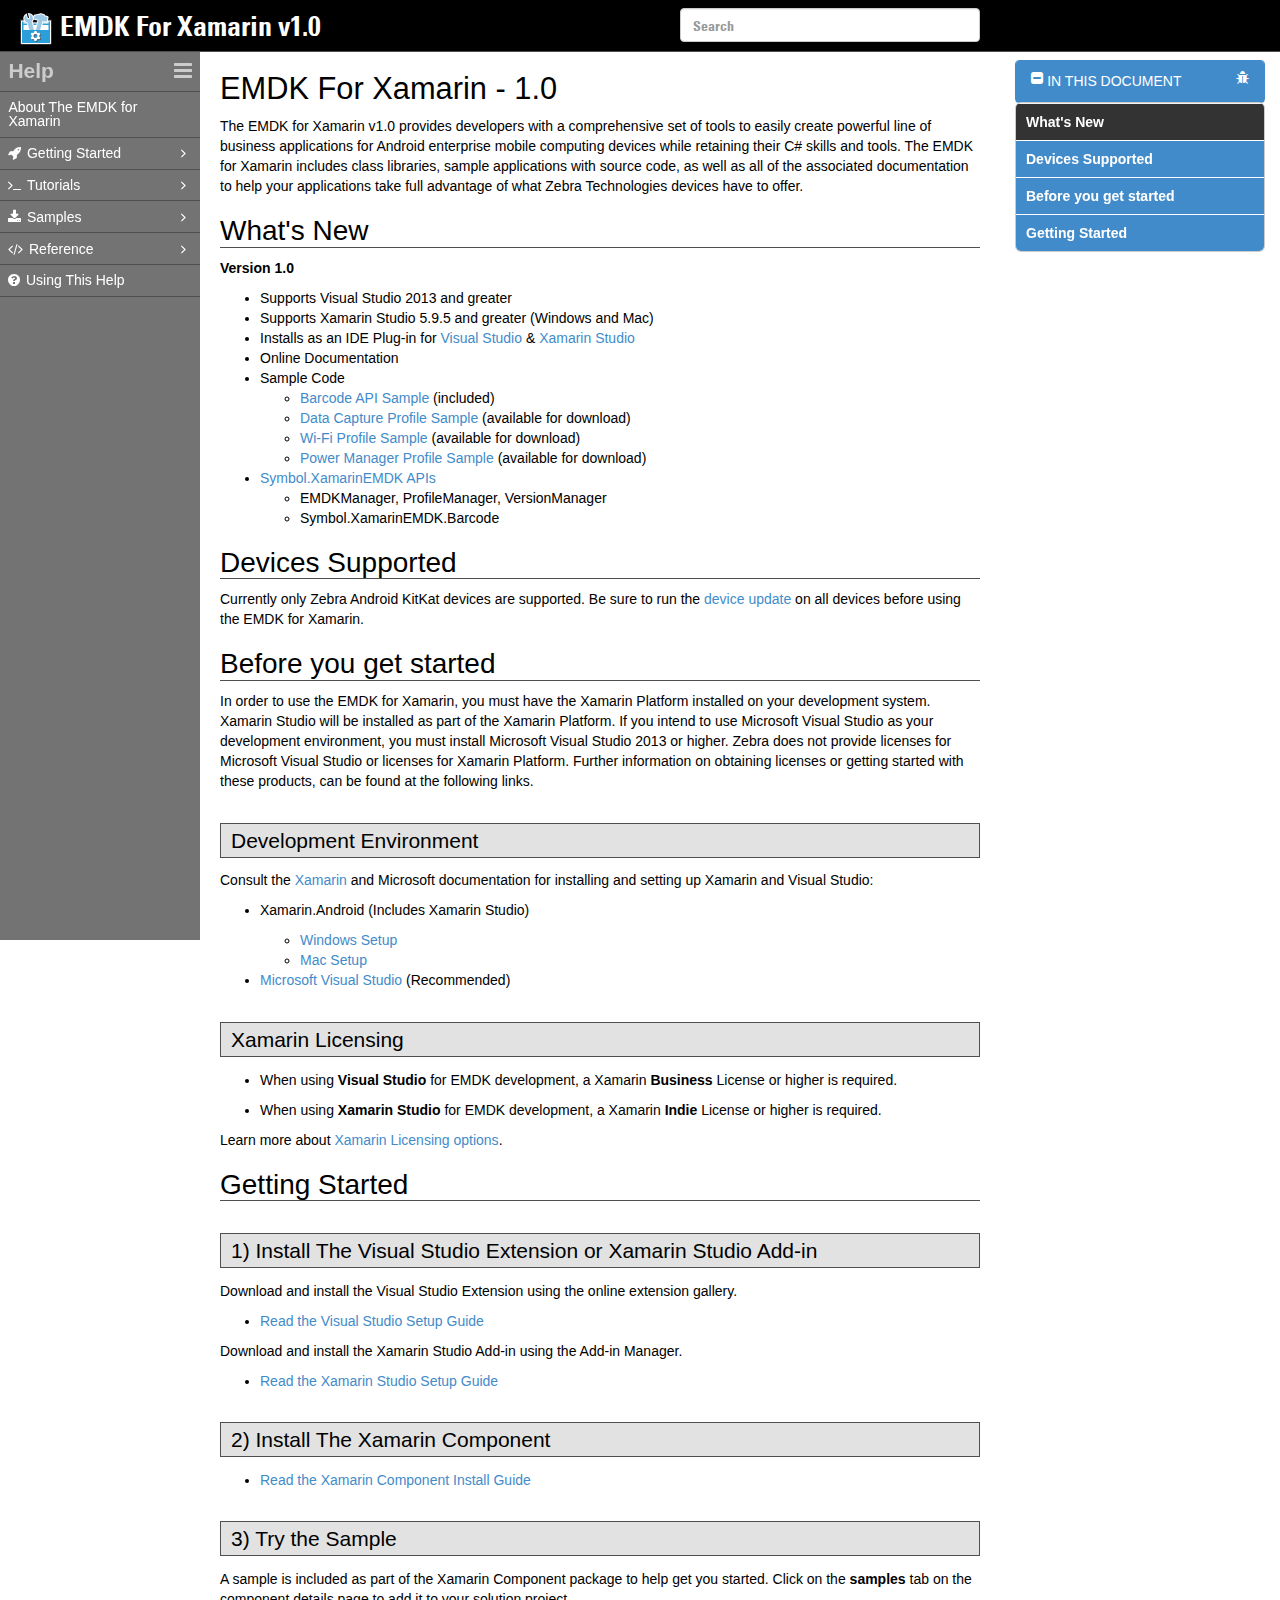
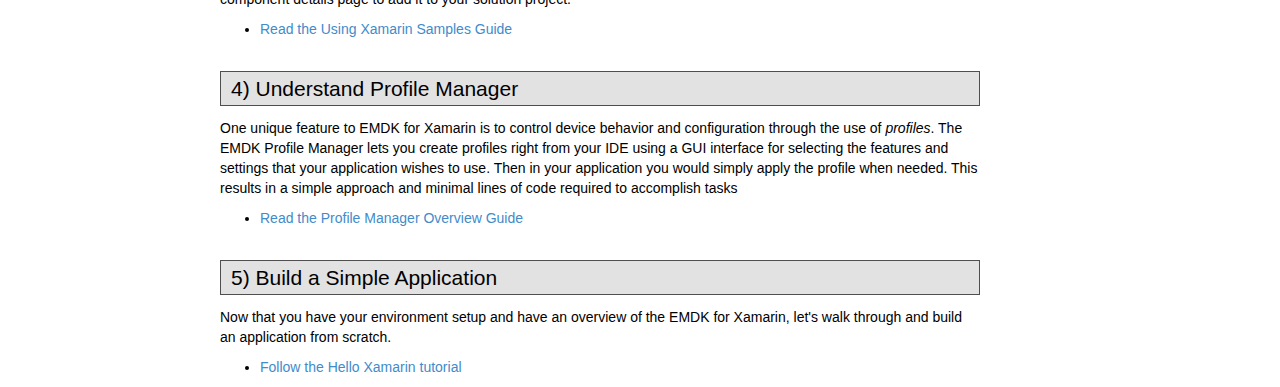
==== commit 547ab6a7: "fixed 1.0" ====
--- a/1.0/index.html
+++ b/1.0/index.html
@@ -1,122 +1,82 @@
-<!DOCTYPE html>
-<!--[if lt IE 8 ]><html class="no-js ie ie7" lang="en"> <![endif]-->
-<!--[if IE 8 ]><html class="no-js ie ie8" lang="en"> <![endif]-->
-<!--[if (gte IE 8)|!(IE)]><!--><html class="no-js" lang="en"> <!--<![endif]-->
-<head>
-
-   <!--- Basic Page Needs
-   ================================================== -->
-   <meta charset="utf-8">
-	<title>EMDk For Xamarin - Coming Oct 2nd</title>
-	<meta name="description" content="">
-	<meta name="author" content="">
-
-   <!-- Mobile Specific Metas
-   ================================================== -->
-	<meta name="viewport" content="width=device-width, initial-scale=1, maximum-scale=1">
-
-	<!-- CSS
-    ================================================== -->
-   <link rel="stylesheet" href="css/default.css">
-	<link rel="stylesheet" href="css/layout.css">
-   <link rel="stylesheet" href="css/media-queries.css">    
-
-   <!-- Script
-   ================================================== -->
-	<script src="js/modernizr.js"></script>
-
-   <!-- Favicons
-	================================================== -->
-	<link rel="shortcut icon" href="favicon.png" >
-
-</head>
-
-<body>
-
-	<div id="preloader">      
-      <div id="status">
-         <img src="images/preloader.gif" height="64" width="64" alt="">
-      </div>
-   </div>
-
-   <!-- Intro Section
-   ================================================== -->
-   <section id="intro">
-
-   	<header class="row">	 
-
-			<div id="logo" >
-				<a href="#" >
-                 <img src="images/logo.png" alt="Zoon">                  
-              </a>					
-			</div>
-
-		           
-
-   	</header> <!-- Header End -->   	
-
-   	<div  id="main" class="row">
-
-	   	<div class="twelve columns">
-	   			
-	   		<h1>We are currently working on something awesome. Stay tuned!</h1>
-
-	   		<p>The EMDK For Xamarin will be available on Oct 2</p>
-
-	   		<h5>Time Left Until Launching</h5>
-
-	   		<div id="counter" class="cf">
-	   			<span>134 <em>days</em></span> 
- 					<span>12 <em>hours</em></span>
-					<span>50 <em>minutes</em></span>
- 					<span>33 <em>seconds</em></span> 
-   			</div>					
-
-   			<!-- Begin MailChimp Signup Form -->
-	         
-
-
-         </div> 
-
-      </div> <!-- main end -->    	
-
-   </section> <!-- end intro section -->
-
-
-
-   <!-- footer
-   ================================================== -->
-   <footer>
-
-      <div class="row">
-
-         <div class="twelve columns">            
-
-            <ul class="copyright">
-               <li>&copy; Copyright 2015 Symbol Technologies LLC</li>
-               <li>Design by <a title="Styleshout" href="http://www.styleshout.com/">Styleshout</a></li>          
-            </ul>
-
-         </div>          
-
-      </div>
-
-      <div id="go-top"><a class="smoothscroll" title="Back to Top" href="#intro"><i class="icon-up-open"></i></a></div>
-
-   </footer> <!-- Footer End-->   
-
-   <!-- Java Script
-   ================================================== -->
-   <script src="http://ajax.googleapis.com/ajax/libs/jquery/1.10.2/jquery.min.js"></script>
-   <script>window.jQuery || document.write('<script src="js/jquery-1.10.2.min.js"><\/script>')</script>
-   <script type="text/javascript" src="js/jquery-migrate-1.2.1.min.js"></script>
-
-	<script src="http://maps.google.com/maps/api/js?sensor=true" type="text/javascript"></script>
-   <script src="js/jquery.countdown.js"></script>
-   <script src="js/jquery.placeholder.js"></script>
-   <script src="js/backstretch.js"></script>  
-   <script src="js/init.js"></script>
-
-</body>
-
+<!DOCTYPE html>
+<!--[if lt IE 7]>      <html class="no-js lt-ie9 lt-ie8 lt-ie7"> <![endif]-->
+<!--[if IE 7]>         <html class="no-js lt-ie9 lt-ie8"> <![endif]-->
+<!--[if IE 8]>         <html class="no-js lt-ie9"> <![endif]-->
+<!--[if gt IE 8]><!--> <html class="no-js"> <!--<![endif]-->
+    <head>
+        <meta charset="utf-8">
+        <meta http-equiv="X-UA-Compatible" content="IE=edge">
+        <title>EMDK For Xamarin </title>
+        <meta name="viewport" content="width=device-width, initial-scale=1">
+        <meta name="description" content="">
+
+        <link rel="stylesheet" href="bootstrap-3.1.1-dist/css/bootstrap.min.css" media="screen">
+        <link rel="stylesheet" href="MultiLevelPushMenu_v2.1.4/jquery.multilevelpushmenu_grey.css">
+		<link rel="stylesheet" href="font-awesome-4.1.0/css/font-awesome.min.css">
+		<link rel="stylesheet" href="jquery.tocify.js-master/libs/jquery.ui.all.css" rel="stylesheet">
+		<link rel="stylesheet" href="jquery.tocify.js-master/src/stylesheets/jquery.tocify.css" rel="stylesheet">
+		<link type="text/css" rel="stylesheet" href="css/prettify.css"/>
+		<link rel="stylesheet" href="css/docs.css">
+		<link rel="icon" href="favicon.ico" />
+		<link rel="icon" href="favicon.png" />
+		<script type="text/javascript" src="js/jquery-1.11.1.min.js"></script>
+		<script type="text/javascript" src="js/Markdown.Converter.js"></script>
+		<script type="text/javascript" src="js/jquery.highlight.js"></script>
+		<script type="text/javascript" src="js/fuse.js"></script>
+		<script type="text/javascript" src="docs/docs.js"></script>
+		<script type="text/javascript" src="docs/menu.js"></script>
+		<script type="text/javascript" src="docs/versions.js"></script>
+		<script type="text/javascript" src="bootstrap-3.1.1-dist/js/bootstrap.min.js"></script>
+        <script type="text/javascript" src="MultiLevelPushMenu_v2.1.4/jquery.multilevelpushmenu.js"></script>
+        <script type="text/javascript" src="js/modernizr.min.js"></script>
+		<script type="text/javascript" src="jquery.tocify.js-master/libs/jquery-ui-1.9.1.custom.min.js"></script>
+		<script type="text/javascript" src="jquery.tocify.js-master/src/javascripts/jquery.tocify.js"></script>
+		<script type="text/javascript" src="js/prettify.js"></script>
+		<script type="text/javascript" src="js/docs.js"></script>		
+    </head>
+    <body>
+        <!--[if lt IE 7]>
+            <p class="browsehappy">You are using an <strong>outdated</strong> browser. Please <a href="http://browsehappy.com/">upgrade your browser</a> to improve your experience.</p>
+        <![endif]-->
+
+		
+		<div class="modal fade" id="basicModal" tabindex="-1" role="dialog" aria-labelledby="basicModal" aria-hidden="true" data-backdrop="true">
+			<div class="modal-dialog">
+				<div class="modal-content">
+					<div class="modal-header">
+						<button type="button" class="close" data-dismiss="modal" aria-hidden="true">X</button>
+					</div>
+					<div class="modal-body">
+						<div id="modalImg">
+						
+						</div>
+					</div>
+			</div>
+		  </div>
+		</div>
+		
+		<div id="docsHeader">
+
+			<div id="headerText"><img src="images/logo.png"/><a href="../index.html" >EMDK For Xamarin v1.0</a></div><div id="versions" data-placement="bottom" data-html="true" data-original-title="Versions" ><i class="fa fa-code-fork"></i></div>
+
+			<input type="text" id="searchBox" class="form-control fixed-width-270" placeholder="Search" data-placement="bottom" data-html="true" data-original-title=" Search Results &nbsp;<i class='pull-right cursorPointer fa fa-minus-square'></i>" data-trigger="manual">
+		</div>
+		
+		<div id="pushobj">	
+			<div id="markdownDoc">
+			</div>
+		</div>
+		
+        <div id="menu">         
+        </div>
+		
+		
+		<script>
+		  !function ($) {
+			$(function(){
+			  window.prettyPrint && prettyPrint()
+			})
+		  }(window.jQuery)
+		</script>        
+    </body>
 </html>--- a/1.0/css/prettify.css
+++ b/1.0/css/prettify.css
@@ -0,0 +1,141 @@
+/* Tomorrow Night Blue Theme */
+/* Original theme - https://github.com/chriskempson/tomorrow-theme */
+.prettyprint {
+  background: #002451;
+  font-family: Menlo, 'Bitstream Vera Sans Mono', 'DejaVu Sans Mono', Monaco, Consolas, monospace;
+  font-size: 12px;
+  line-height: 1.5;
+  border: 1px solid #ccc;
+  padding: 10px;
+}
+
+.pln {
+  color: white;
+}
+
+@media screen {
+  .str {
+    color: #d1f1a9;
+  }
+
+  .kwd {
+    color: #ebbbff;
+  }
+
+  .com {
+    color: #7285b7;
+  }
+
+  .typ {
+    color: #bbdaff;
+  }
+
+  .lit {
+    color: #ffc58f;
+  }
+
+  .pun {
+    color: white;
+  }
+
+  .opn {
+    color: white;
+  }
+
+  .clo {
+    color: white;
+  }
+
+  .tag {
+    color: #ff9da4;
+  }
+
+  .atn {
+    color: #ffc58f;
+  }
+
+  .atv {
+    color: #99ffff;
+  }
+
+  .dec {
+    color: #ffc58f;
+  }
+
+  .var {
+    color: #ff9da4;
+  }
+
+  .fun {
+    color: #bbdaff;
+  }
+}
+@media print, projection {
+  .str {
+    color: #006600;
+  }
+
+  .kwd {
+    color: #006;
+    font-weight: bold;
+  }
+
+  .com {
+    color: #600;
+    font-style: italic;
+  }
+
+  .typ {
+    color: #404;
+    font-weight: bold;
+  }
+
+  .lit {
+    color: #004444;
+  }
+
+  .pun, .opn, .clo {
+    color: #444400;
+  }
+
+  .tag {
+    color: #006;
+    font-weight: bold;
+  }
+
+  .atn {
+    color: #440044;
+  }
+
+  .atv {
+    color: #006600;
+  }
+}
+/* Specify class=linenums on a pre to get line numbering */
+ol.linenums {
+  margin-top: 0;
+  margin-bottom: 0;
+}
+
+/* IE indents via margin-left */
+li.L0,
+li.L1,
+li.L2,
+li.L3,
+li.L4,
+li.L5,
+li.L6,
+li.L7,
+li.L8,
+li.L9 {
+  /* */
+}
+
+/* Alternate shading for lines */
+li.L1,
+li.L3,
+li.L5,
+li.L7,
+li.L9 {
+  /* */
+}--- a/1.0/css/docs.css
+++ b/1.0/css/docs.css
@@ -0,0 +1,410 @@
+@font-face{font-family:"UniversLTStd47LightCondensed";
+src:url("fonts/47/296c59c2-74b0-41c1-bcfd-23d22a713f86.eot?#iefix");
+src:url("fonts/47/296c59c2-74b0-41c1-bcfd-23d22a713f86.eot?#iefix") 
+format("eot"),url("fonts/47/609beecf-8d23-4a8c-bbf5-d22ee8db2fc9.woff") 
+format("woff"),url("fonts/47/a6595b8d-d4a3-4f01-bf21-0b53617d4b1c.ttf") 
+format("truetype"),url("fonts/47/1cd9ef2f-b358-4d39-8628-6481d9e1c8ce.svg#1cd9ef2f-b358-4d39-8628-6481d9e1c8ce") 
+format("svg")}@font-face{font-family:"UniversLTStd57Condensed";
+src:url("fonts/57/aefefc4e-9cb8-4e8e-8599-dda705456734.eot?#iefix");
+src:url("fonts/57/aefefc4e-9cb8-4e8e-8599-dda705456734.eot?#iefix") 
+format("eot"),url("fonts/57/1eaf27c0-f4de-4273-9f4c-1b3236ad2f3c.woff")
+format("woff"),url("fonts/57/9b913baf-b1f0-47d2-8c76-42f59650058f.ttf") 
+format("truetype"),url("fonts/57/0abcce12-2274-4ee7-b6d5-0066b5f5f670.svg#0abcce12-2274-4ee7-b6d5-0066b5f5f670")
+format("svg")}@font-face{font-family:"UniversLTStd67BoldCondensed";
+src:url("fonts/67/076b8d7a-91b5-4c89-86a1-546b980072c7.eot?#iefix");
+src:url("fonts/67/076b8d7a-91b5-4c89-86a1-546b980072c7.eot?#iefix") format("eot"),
+url("fonts/67/21decb60-b395-4de2-bd04-e38eb2a56d2f.woff") format("woff"),
+url("fonts/67/091058d4-36b2-43f6-80d3-16c88e098061.ttf") format("truetype"),
+url("fonts/67/827d22bc-e38b-4ccf-8a21-1f9aaa76e402.svg#827d22bc-e38b-4ccf-8a21-1f9aaa76e402") 
+format("svg")}
+
+body {
+	margin: 0;
+	padding: 0;
+	background: #fff;
+}
+
+
+#pushobj {
+	position: absolute;
+	top: 7px;
+	left: 200px;
+	color: #000;
+	font-family: 'Open Sans Condensed', sans-serif;
+	margin-right:0px !important;
+	top:0px;
+	right:0px;
+	bottom:0px;
+	z-index:0;
+}	
+
+.videos img {
+  /*width:100%;*/
+  height:auto;
+}
+div.video {
+  float: left;
+  position: relative;
+}
+div.video span {
+  width: 100%;
+  height: 100%;
+  position: absolute;
+  background: url("../images/play_button.png") no-repeat;
+  background-position: 50% 50%;
+  background-size: 50%;
+}
+@media screen and (max-width: 480px) {
+  a.video span {
+    background-size: 50%;
+  }
+}
+
+div {
+  clear: both;
+}
+
+/*.video:after {
+    position:absolute;
+    top:0;
+    left:0;
+    content:'';
+    width: 100%;
+    height: 100%;
+    background: transparent url("../images/play_button.png") no-repeat center;
+    background-repeat: no-repeat;
+    background-position: center center;
+    background-color: transparent;
+    z-index: 9999;
+}
+*/
+ol.linenums{
+	color:yellow;
+}
+#docsHeader{
+	font-family: "UniversLTStd67BoldCondensed",arial,helvetica,"helvetica neue",verdana,sans-serif;
+    position: fixed;
+	background-color: #000000;
+	color:#ffffff;
+	padding-top:6px;
+	padding-bottom:5px;
+	padding-left:20px;
+	border-bottom: solid 1px #4f4f4f;
+	font-size: 2em;
+	z-index:10;
+	left:0px;
+	right:0px;
+	height:52px;
+	min-width:920px;
+}
+
+#markdownDoc{
+	font-family: "Helvetica Neue",Helvetica,Arial,"Lucida Grande",sans-serif;
+	position: absolute;
+	top:52px;
+	left:0px;
+	right:0px;
+	margin-left:20px;
+	margin-right:300px;
+	z-index:5000;
+}
+
+#markdownDoc img{
+	max-width:100%;
+	max-height: 200px;
+}
+
+#markdownDoc #stickyribbon{
+	background-color: white;
+	
+}
+
+#markdownDoc H1{
+	font-size: 2.2em;
+	display:inline-block;
+}
+
+#markdownDoc H2{
+
+	font-size: 2.0em;
+	border-bottom: solid 1px #4f4f4f;
+}
+
+#markdownDoc H3{
+	font-size: 1.5em;
+	background-color: #E2E2E2;
+	margin: 1.5em 0 .6em;
+	padding: 5px 5px 5px 10px;
+	border: solid 1px #4f4f4f;
+}
+
+#markdownDoc blockquote {
+	font-size: 15px;
+}
+
+#markdownDoc img{
+	cursor:pointer;
+}
+
+#searchBox{
+	width:300px;
+	float:right;
+	margin-top:2px;
+	margin-right:300px;
+	z-index:6000;
+}
+
+#searchRes{
+	max-height:300px;
+	overflow:auto;
+	font-size: 14px;
+}
+
+.highlight {
+	background-color: #f5f500;
+}
+
+.highlightSelected{
+	background-color: #00f500;
+}
+
+#toc {
+    position: fixed;
+    width: 250px;
+	right:15px;
+    top:60px;
+}
+
+#tocList {
+    width: 250px;
+	right:15px;
+	
+}
+
+@media screen and (max-width: 800px) {
+    #toc {
+		width: 160px;
+    }
+	  
+	#tocList {
+		width: 160px;
+	}
+	
+	#markdownDoc {
+		margin-right:190px  !important;
+	}
+}
+
+@media screen and (max-width: 600px) {
+    #toc {
+		 display: none;
+    }
+	
+	#markdownDoc {
+		margin-right:50px  !important;
+	}
+}
+
+#menu	{
+	position: fixed;
+	top:40px;
+	bottom:0px;
+}
+
+/*
+.levelHolderClass
+{
+	overflow:auto !important;	
+	height:100%;	
+}
+*/
+
+.levelHolderClass ul
+{
+	overflow:auto;
+}
+
+
+.mlpm_w h2{
+	color:#ccc;
+}
+
+.mlpm_w a{
+	font-size: 1.0em;
+}
+.popover-title	{
+	background-color: #428BCA;
+	font-size: 14px;
+}
+
+#toc  .active
+{
+	background-color: #ccc !important;
+}
+
+#toc  .active a
+{
+	color:#ffffff;
+}
+
+#toc .nav-list > li > a {
+	padding: 3px;
+	padding-left:10px;
+	color:#fff;
+	white-space: nowrap;
+  overflow: hidden;
+  text-overflow: ellipsis;
+}
+
+#toc .tocify-subheader > li > a{
+	color:#3EB6E6;
+}
+
+#toc .nav-list > li > a:hover {
+	color:#3EB6E6;
+}
+
+#toc  .nav-list > .active > a, .nav-list > .active > a:hover
+{
+	color:#ffffff;
+	background-color: #333;
+}
+
+.popover-content { 
+	padding: 0px;
+	max-height:300px;
+}
+
+.tocify{
+	max-height: calc(100% - 200px);
+}
+
+#tocNav
+{	
+	position:fixed;
+	bottom:10px;
+	height:80px;
+	display:none;
+}
+
+#tocNav 	.btn 
+{
+	margin-right: 10px;
+}
+
+.tocify-header
+{
+	text-indent: 0px;
+	margin-top: 1px !important;
+	background-color: #428bca !important;
+
+}
+
+.tocify-item
+{
+	font-weight: bold;
+}
+.tocify-subheader > .tocify-item
+{
+	font-weight: normal;
+	background-color: #fff;
+}
+#headerText
+{
+	float: left;
+}
+
+#headerText a
+{
+	color: #ffffff;
+	outline: 0;
+	text-decoration: none;
+}
+
+
+#headerText a:hover
+{
+	color: #3EB6E6;	
+}
+
+#headerText img{
+    padding-right: 8px;
+    max-height: 32px;
+}
+
+#versions
+{
+	margin-left: 15px;
+	float: left;
+	cursor: pointer;
+	display: none;
+}
+
+#versions :hover
+{
+	color: #3EB6E6;	
+}
+
+.panel-heading .fa
+{
+	cursor: pointer;
+}
+
+.popover-title .fa
+{
+	cursor: pointer;
+}
+
+.versionLink
+{
+	color: #428BCA;
+	font-size: 16px;
+	padding:5px;
+	padding-left:10px;
+}
+
+.versionLink:hover
+{
+	color: #2A6496;
+	background-color: #EEEEEE;
+	cursor: pointer;
+}
+
+.prettyprint 
+{
+	margin-left: 15px;
+	margin-right: 15px;
+	padding-top:0px;
+	margin-top:0px;
+	border-color: #666666;
+}
+
+.modal{
+	z-index:9000;
+	overflow-y: hidden;
+}
+
+.modal-header{
+	padding-bottom:25px;
+}
+
+#modalImg{
+	overflow:auto;
+	width:100%;
+	height:100%;
+	border: solid 1px #E5E5E5;
+}
+
+.modal-content iframe{
+        margin: 0 auto;
+        display: block;
+    }
+#markdownDoc iframe{
+	width:100%;
+	height:1000px;
+	border: 0px;
+}
+
+.selectedMenuItem{
+	background-color: #444444;
+}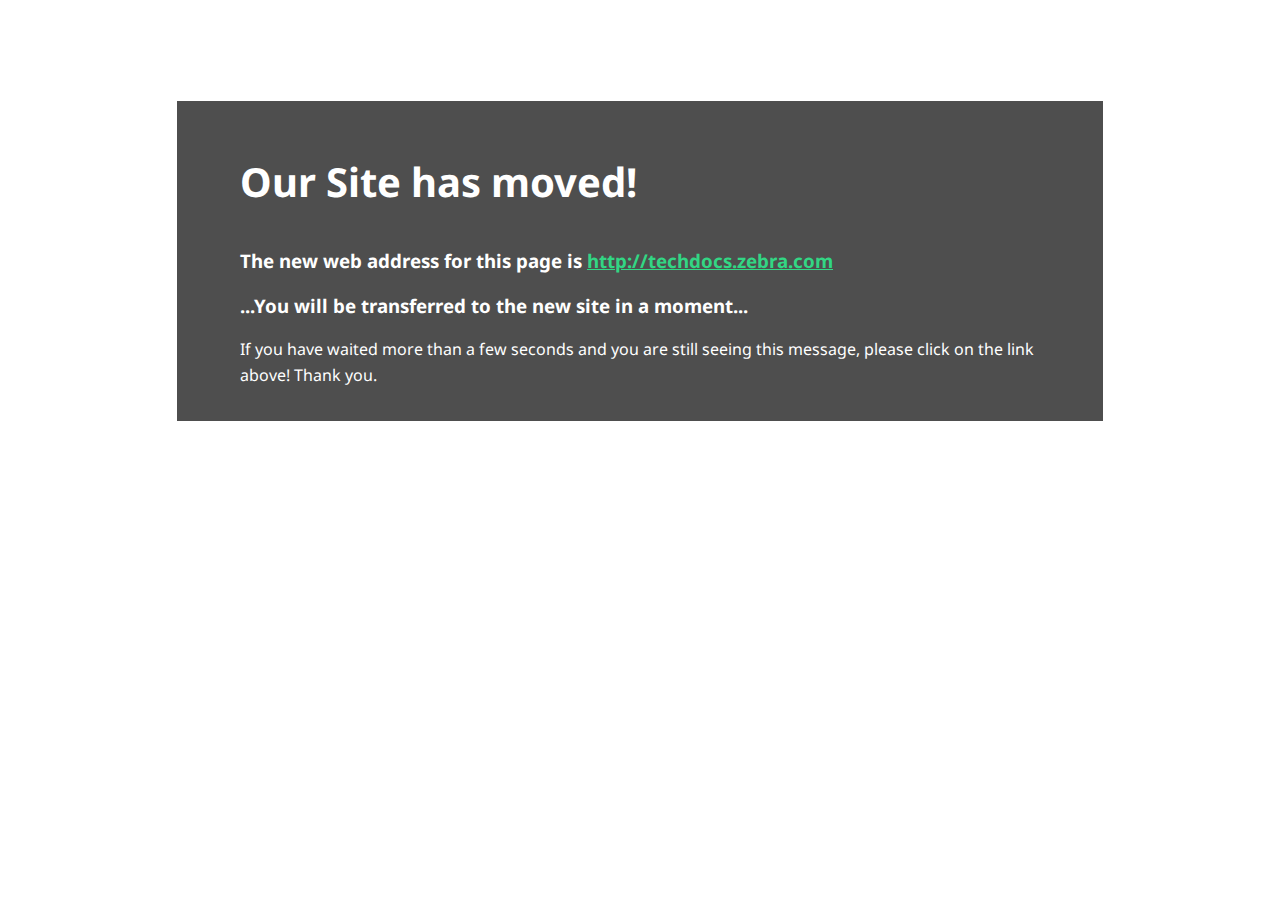
==== commit 6c89acc1: "Redirect to techdocs" ====
--- a/1.0/index.html
+++ b/1.0/index.html
@@ -1,82 +1,82 @@
 <!DOCTYPE html>
-<!--[if lt IE 7]>      <html class="no-js lt-ie9 lt-ie8 lt-ie7"> <![endif]-->
-<!--[if IE 7]>         <html class="no-js lt-ie9 lt-ie8"> <![endif]-->
-<!--[if IE 8]>         <html class="no-js lt-ie9"> <![endif]-->
-<!--[if gt IE 8]><!--> <html class="no-js"> <!--<![endif]-->
-    <head>
-        <meta charset="utf-8">
-        <meta http-equiv="X-UA-Compatible" content="IE=edge">
-        <title>EMDK For Xamarin </title>
-        <meta name="viewport" content="width=device-width, initial-scale=1">
-        <meta name="description" content="">
-
-        <link rel="stylesheet" href="bootstrap-3.1.1-dist/css/bootstrap.min.css" media="screen">
-        <link rel="stylesheet" href="MultiLevelPushMenu_v2.1.4/jquery.multilevelpushmenu_grey.css">
-		<link rel="stylesheet" href="font-awesome-4.1.0/css/font-awesome.min.css">
-		<link rel="stylesheet" href="jquery.tocify.js-master/libs/jquery.ui.all.css" rel="stylesheet">
-		<link rel="stylesheet" href="jquery.tocify.js-master/src/stylesheets/jquery.tocify.css" rel="stylesheet">
-		<link type="text/css" rel="stylesheet" href="css/prettify.css"/>
-		<link rel="stylesheet" href="css/docs.css">
-		<link rel="icon" href="favicon.ico" />
-		<link rel="icon" href="favicon.png" />
-		<script type="text/javascript" src="js/jquery-1.11.1.min.js"></script>
-		<script type="text/javascript" src="js/Markdown.Converter.js"></script>
-		<script type="text/javascript" src="js/jquery.highlight.js"></script>
-		<script type="text/javascript" src="js/fuse.js"></script>
-		<script type="text/javascript" src="docs/docs.js"></script>
-		<script type="text/javascript" src="docs/menu.js"></script>
-		<script type="text/javascript" src="docs/versions.js"></script>
-		<script type="text/javascript" src="bootstrap-3.1.1-dist/js/bootstrap.min.js"></script>
-        <script type="text/javascript" src="MultiLevelPushMenu_v2.1.4/jquery.multilevelpushmenu.js"></script>
-        <script type="text/javascript" src="js/modernizr.min.js"></script>
-		<script type="text/javascript" src="jquery.tocify.js-master/libs/jquery-ui-1.9.1.custom.min.js"></script>
-		<script type="text/javascript" src="jquery.tocify.js-master/src/javascripts/jquery.tocify.js"></script>
-		<script type="text/javascript" src="js/prettify.js"></script>
-		<script type="text/javascript" src="js/docs.js"></script>		
-    </head>
-    <body>
-        <!--[if lt IE 7]>
-            <p class="browsehappy">You are using an <strong>outdated</strong> browser. Please <a href="http://browsehappy.com/">upgrade your browser</a> to improve your experience.</p>
-        <![endif]-->
-
-		
-		<div class="modal fade" id="basicModal" tabindex="-1" role="dialog" aria-labelledby="basicModal" aria-hidden="true" data-backdrop="true">
-			<div class="modal-dialog">
-				<div class="modal-content">
-					<div class="modal-header">
-						<button type="button" class="close" data-dismiss="modal" aria-hidden="true">X</button>
-					</div>
-					<div class="modal-body">
-						<div id="modalImg">
-						
-						</div>
-					</div>
-			</div>
-		  </div>
-		</div>
-		
-		<div id="docsHeader">
-
-			<div id="headerText"><img src="images/logo.png"/><a href="../index.html" >EMDK For Xamarin v1.0</a></div><div id="versions" data-placement="bottom" data-html="true" data-original-title="Versions" ><i class="fa fa-code-fork"></i></div>
-
-			<input type="text" id="searchBox" class="form-control fixed-width-270" placeholder="Search" data-placement="bottom" data-html="true" data-original-title=" Search Results &nbsp;<i class='pull-right cursorPointer fa fa-minus-square'></i>" data-trigger="manual">
-		</div>
-		
-		<div id="pushobj">	
-			<div id="markdownDoc">
-			</div>
-		</div>
-		
-        <div id="menu">         
-        </div>
-		
-		
-		<script>
-		  !function ($) {
-			$(function(){
-			  window.prettyPrint && prettyPrint()
-			})
-		  }(window.jQuery)
-		</script>        
-    </body>
-</html>+<html>
+<head>
+    <meta http-equiv="Refresh" content="10;URL=http://techdocs.zebra.com">
+    <meta charset="UTF-8">
+    <title>PLEASE NOTE NEW ADDRESS</title>
+    <meta name="description" content="Our site has moved to a new address. Please note the change of address." >
+ 
+    <!-- Mobile Specific Meta -->
+    <meta name="viewport" content="width=device-width, initial-scale=1">
+    <!--[if IE]><meta http-equiv='X-UA-Compatible' content='IE=edge,chrome=1'><![endif]-->
+ 
+    <link href='http://fonts.googleapis.com/css?family=Noto+Sans:400,700' rel='stylesheet' type='text/css'>
+ 
+    <style>
+ 
+        body{
+            font-family: 'Noto Sans', Arial, serif;
+            font-weight: 400;
+            -webkit-font-smoothing:antialiased;
+            -moz-osx-font-smoothing:grayscale;
+            line-height: 1.618em;
+            
+        }
+        h2{
+            font-family: 'Noto Sans', Arial, serif;
+            font-weight: 700;
+            font-size:40px;
+            line-height: 1.618em;
+        }
+        section{
+            max-width:800px;
+            margin:8% auto 1em auto;
+            background-color:#222;
+            opacity: 0.8;
+            filter: alpha(opacity=80); /* For IE8 and earlier */
+            color:#fff;
+            padding:1em 5%;
+        }
+ 
+        a{
+            color: #00CC66;
+        }
+        a:focus{
+            outline:none;
+            outline-offset:inherit;
+        }
+        @media (max-device-width: 1027px) {
+ 
+            body{
+                text-align:center;
+                font-size:larger;
+            }
+            section{
+                max-width: 90%;
+            }
+ 
+        }
+ 
+        @media (max-device-width: 640px) {
+            section{
+                max-width: 97%;
+            }
+ 
+        }
+ 
+ 
+    </style>
+</head>
+<body>
+ 
+<section>
+    <h2>Our Site has moved!</h2>
+ 
+    <h3>The new web address for this page is <a href="http://techdocs.zebra.com">http://techdocs.zebra.com</a></h3>
+    <h3>...You will be transferred to the new site in a moment...</h3>
+ 
+    <p>If you have waited more than a few seconds and you are still seeing this message, please click on the link above! Thank you.</p>
+</section>
+ 
+</body>
+</html>
